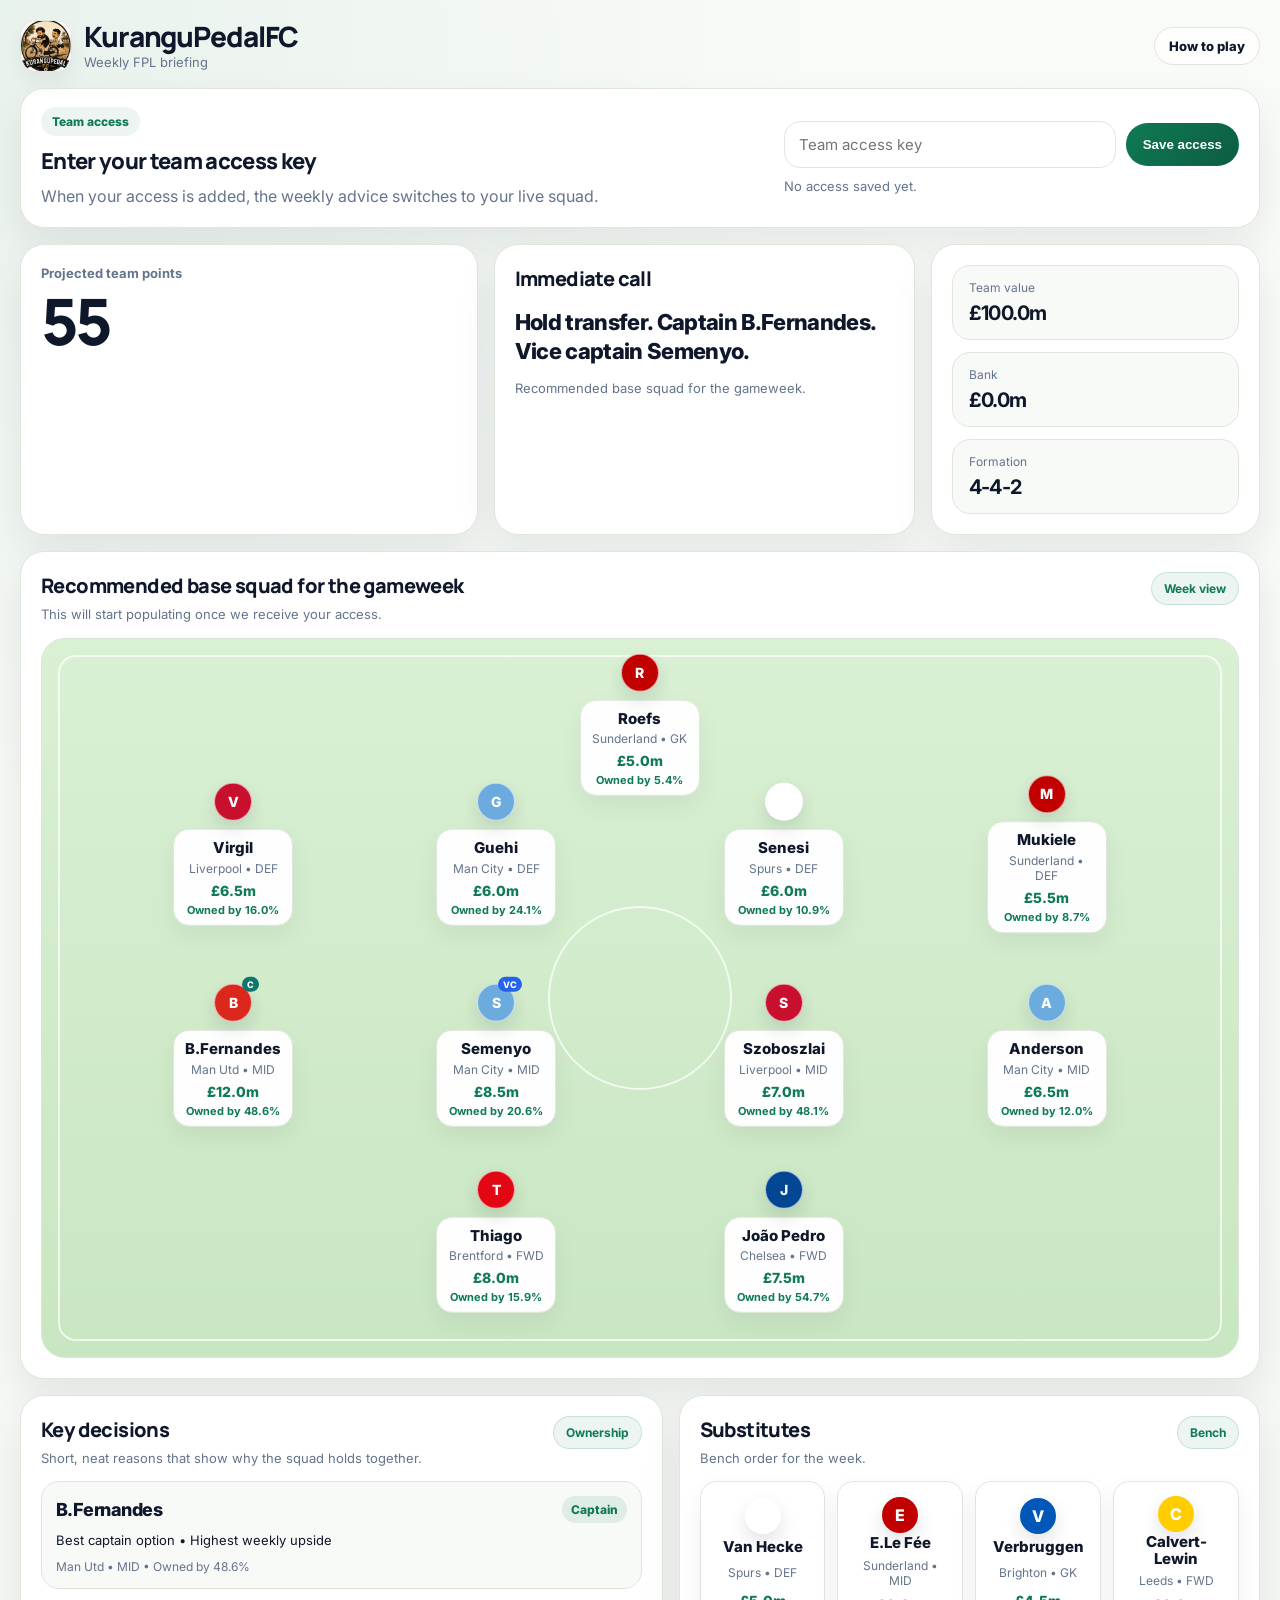
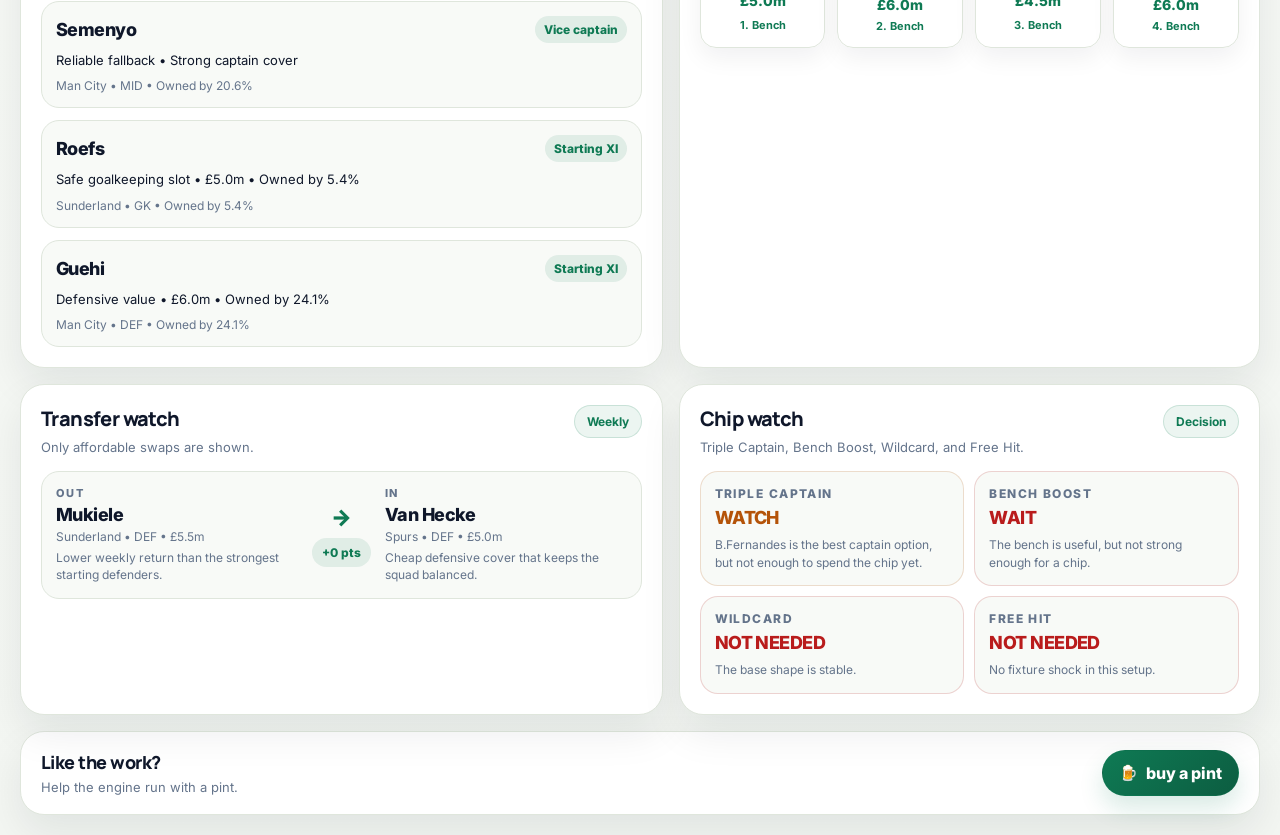
==== docs/index.html @ 9f65123f "Update index.html" ====
<!DOCTYPE html>
<html lang="en">
<head>
  <meta charset="UTF-8" />
  <meta name="viewport" content="width=device-width, initial-scale=1.0" />
  <title>KuranguPedalFC</title>
  <link rel="preconnect" href="https://fonts.googleapis.com">
  <link rel="preconnect" href="https://fonts.gstatic.com" crossorigin>
  <link href="https://fonts.googleapis.com/css2?family=Inter:wght@400;500;600;700;800&family=Manrope:wght@700;800&display=swap" rel="stylesheet">
  <link rel="stylesheet" href="styles.css" />
</head>
<body>
  <div class="app-shell">
    <header class="topbar">
      <a class="brand" href="./" aria-label="KuranguPedalFC home">
        <div class="brand-logo-wrap">
          <img class="brand-logo" src="./logo.jpg?v=5" alt="KuranguPedalFC logo" />
        </div>
        <div class="brand-copy">
          <div class="brand-name">KuranguPedalFC</div>
          <div class="brand-sub">Weekly FPL briefing</div>
        </div>
      </a>
      <a class="ghost-link" href="rules.html" target="_blank" rel="noopener">How to play</a>
    </header>

    <section class="access-card panel">
      <div class="access-copy">
        <div class="section-kicker">Team access</div>
        <h2>Enter your team access key</h2>
        <p>When your access is added, the weekly advice switches to your live squad.</p>
      </div>
      <div class="access-controls">
        <label class="sr-only" for="teamIdInput">Team access key</label>
        <input id="teamIdInput" class="team-input" type="text" placeholder="Team access key" autocomplete="off" inputmode="numeric" />
        <button id="teamIdSaveBtn" class="primary-btn" type="button">Save access</button>
        <div id="teamIdStatus" class="access-status">No access saved yet.</div>
      </div>
    </section>

    <section class="hero-grid">
      <div class="panel hero-panel">
        <div class="hero-label">Projected team points</div>
        <div class="hero-points" id="projectedPoints">0</div>
      </div>

      <div class="panel call-panel">
        <div class="section-title">Immediate call</div>
        <div class="call-text" id="nextMoveText">Loading...</div>
        <div class="call-meta" id="callMeta">Recommended base squad for the gameweek.</div>
      </div>

      <div class="panel stats-panel">
        <div class="mini-stat">
          <span>Team value</span>
          <strong id="teamValue">£0.0m</strong>
        </div>
        <div class="mini-stat">
          <span>Bank</span>
          <strong id="bankValue">£0.0m</strong>
        </div>
        <div class="mini-stat">
          <span>Formation</span>
          <strong id="formationValue">4-4-2</strong>
        </div>
      </div>
    </section>

    <main class="content-grid">
      <section class="panel pitch-panel">
        <div class="section-head">
          <div>
            <h2>Recommended base squad for the gameweek</h2>
            <p>This will start populating once we receive your access.</p>
          </div>
          <div class="chip soft">Week view</div>
        </div>
        <div class="pitch" id="pitchArea"></div>
      </section>

      <section class="panel notes-panel">
        <div class="section-head">
          <div>
            <h2>Key decisions</h2>
            <p>Short, neat reasons that show why the squad holds together.</p>
          </div>
          <div class="chip soft">Ownership</div>
        </div>
        <div id="focusCards" class="focus-grid"></div>
      </section>

      <section class="panel subs-panel">
        <div class="section-head">
          <div>
            <h2>Substitutes</h2>
            <p>Bench order for the week.</p>
          </div>
          <div class="chip soft">Bench</div>
        </div>
        <div id="subsRow" class="subs-row"></div>
      </section>

      <section class="panel transfer-panel">
        <div class="section-head">
          <div>
            <h2>Transfer watch</h2>
            <p>Only affordable swaps are shown.</p>
          </div>
          <div class="chip soft">Weekly</div>
        </div>
        <div id="transferWatch" class="transfer-list"></div>
      </section>

      <section class="panel chip-panel">
        <div class="section-head">
          <div>
            <h2>Chip watch</h2>
            <p>Triple Captain, Bench Boost, Wildcard, and Free Hit.</p>
          </div>
          <div class="chip soft">Decision</div>
        </div>
        <div id="chipWatch" class="chip-grid"></div>
      </section>
    </main>

    <footer class="footer-card panel">
      <div class="footer-copy">
        <div class="footer-title">Like the work?</div>
        <div class="footer-text">Help the engine run with a pint.</div>
      </div>
      <a class="pint-btn" id="pintBtn" href="#" aria-label="Help the engine run with a pint">
        <span class="beer-icon">🍺</span>
        <span>buy a pint</span>
      </a>
    </footer>
  </div>

  <script src="app.js"></script>
</body>
</html>
---- docs/styles.css ----
:root {
  --bg: #f3f6f2;
  --card: #ffffff;
  --card-2: #f8faf7;
  --line: #dfe6dc;
  --text: #0f172a;
  --muted: #64748b;
  --accent: #0f7a54;
  --accent-2: #1d4ed8;
  --good: #15803d;
  --warn: #b45309;
  --bad: #b91c1c;
  --shadow: 0 18px 40px rgba(15, 23, 42, 0.08);
  --radius: 24px;
}

* { box-sizing: border-box; }
html, body { margin: 0; padding: 0; }

body {
  font-family: Inter, system-ui, -apple-system, BlinkMacSystemFont, "Segoe UI", sans-serif;
  color: var(--text);
  background:
    radial-gradient(circle at top left, rgba(15, 122, 84, 0.07), transparent 30%),
    linear-gradient(180deg, #f9fbf8 0%, var(--bg) 100%);
}

a { color: inherit; }
.sr-only { position: absolute; width: 1px; height: 1px; padding: 0; margin: -1px; overflow: hidden; clip: rect(0,0,0,0); border: 0; }

.app-shell {
  max-width: 1440px;
  margin: 0 auto;
  padding: 20px;
}

.panel {
  background: var(--card);
  border: 1px solid var(--line);
  border-radius: var(--radius);
  box-shadow: var(--shadow);
}

.topbar {
  display: flex;
  align-items: center;
  justify-content: space-between;
  gap: 16px;
  margin-bottom: 16px;
}

.brand {
  display: flex;
  align-items: center;
  gap: 12px;
  text-decoration: none;
}

.brand-logo-wrap {
  width: 52px;
  height: 52px;
  border-radius: 16px;
  overflow: hidden;
  background: #fff;
  border: 1px solid var(--line);
  box-shadow: 0 10px 20px rgba(15, 23, 42, 0.06);
  flex: 0 0 auto;
}

.brand-logo {
  width: 100%;
  height: 100%;
  object-fit: contain;
  display: block;
}

.brand-name {
  font-family: Manrope, Inter, sans-serif;
  font-size: 28px;
  line-height: 1;
  letter-spacing: -0.04em;
  font-weight: 800;
}

.brand-sub {
  margin-top: 4px;
  color: var(--muted);
  font-size: 13px;
}

.ghost-link,
.primary-btn,
.pint-btn {
  text-decoration: none;
  border-radius: 999px;
  font-weight: 800;
  display: inline-flex;
  align-items: center;
  justify-content: center;
}

.ghost-link {
  color: var(--text);
  font-size: 13px;
  padding: 10px 14px;
  border: 1px solid var(--line);
  background: rgba(255,255,255,0.82);
}

.access-card {
  padding: 18px 20px;
  display: grid;
  grid-template-columns: 1.6fr 1fr;
  gap: 16px;
  align-items: center;
  margin-bottom: 16px;
}

.section-kicker {
  display: inline-flex;
  align-items: center;
  padding: 7px 11px;
  border-radius: 999px;
  background: rgba(15, 122, 84, 0.08);
  color: var(--accent);
  font-size: 12px;
  font-weight: 800;
  margin-bottom: 10px;
}

.access-copy h2,
.section-head h2,
.footer-title,
.section-title {
  font-family: Manrope, Inter, sans-serif;
  letter-spacing: -0.03em;
  font-weight: 800;
}

.access-copy h2 {
  margin: 0;
  font-size: 22px;
}

.access-copy p,
.section-head p,
.footer-text,
.access-status,
.call-meta,
.mini-stat span,
.hero-label,
.pitch-club,
.pitch-owned,
.pitch-price,
.subs-panel p,
.notes-panel p,
.transfer-panel p,
.chip-panel p {
  color: var(--muted);
}

.access-copy p {
  margin: 8px 0 0;
  line-height: 1.55;
}

.access-controls {
  display: grid;
  grid-template-columns: 1fr auto;
  gap: 10px;
  align-items: center;
}

.team-input {
  width: 100%;
  padding: 13px 14px;
  border-radius: 16px;
  border: 1px solid var(--line);
  background: #fff;
  font: inherit;
  font-size: 15px;
  outline: none;
}

.team-input:focus {
  border-color: rgba(15, 122, 84, 0.35);
  box-shadow: 0 0 0 4px rgba(15, 122, 84, 0.08);
}

.primary-btn {
  padding: 13px 16px;
  border: 1px solid rgba(15, 122, 84, 0.18);
  background: linear-gradient(135deg, #0f7a54 0%, #0c5d41 100%);
  color: #fff;
  cursor: pointer;
  white-space: nowrap;
}

.access-status {
  grid-column: 1 / -1;
  font-size: 13px;
}

.hero-grid {
  display: grid;
  grid-template-columns: 1.25fr 1.15fr 0.9fr;
  gap: 16px;
  margin-bottom: 16px;
}

.hero-panel, .call-panel, .stats-panel,
.pitch-panel, .subs-panel, .transfer-panel, .chip-panel, .notes-panel {
  padding: 20px;
}

.hero-label {
  font-size: 13px;
  font-weight: 700;
  margin-bottom: 10px;
}

.hero-points {
  font-family: Manrope, Inter, sans-serif;
  font-size: 64px;
  line-height: 0.95;
  letter-spacing: -0.06em;
  font-weight: 800;
  color: var(--text);
}

.section-title,
.section-head h2 {
  margin: 0;
  font-size: 20px;
}

.call-text {
  margin-top: 16px;
  font-size: 22px;
  line-height: 1.35;
  font-weight: 800;
  letter-spacing: -0.03em;
}

.call-meta {
  margin-top: 12px;
  font-size: 13px;
  line-height: 1.45;
}

.stats-panel {
  display: grid;
  gap: 12px;
  align-content: center;
}

.mini-stat {
  padding: 14px 16px;
  background: var(--card-2);
  border: 1px solid var(--line);
  border-radius: 18px;
}

.mini-stat span {
  display: block;
  font-size: 12px;
  margin-bottom: 6px;
}

.mini-stat strong {
  font-size: 20px;
  letter-spacing: -0.03em;
}

.content-grid {
  display: grid;
  grid-template-columns: 1.05fr 0.95fr;
  gap: 16px;
}

.pitch-panel {
  grid-column: 1 / -1;
}

.section-head {
  display: flex;
  align-items: start;
  justify-content: space-between;
  gap: 12px;
  margin-bottom: 14px;
}

.section-head h2 {
  font-size: 20px;
}

.section-head p {
  margin: 6px 0 0;
  font-size: 13px;
  line-height: 1.45;
}

.chip {
  display: inline-flex;
  align-items: center;
  padding: 8px 12px;
  border-radius: 999px;
  font-size: 12px;
  font-weight: 700;
  border: 1px solid var(--line);
  background: #fafcfa;
}

.chip.soft {
  color: var(--accent);
  background: rgba(15, 122, 84, 0.08);
  border-color: rgba(15, 122, 84, 0.16);
}

.pitch {
  position: relative;
  min-height: 720px;
  border-radius: 24px;
  border: 1px solid #d8e5d8;
  overflow: hidden;
  background:
    linear-gradient(180deg, #daf0d4 0%, #c9e6c2 100%);
}

.pitch::before {
  content: "";
  position: absolute;
  inset: 16px;
  border: 2px solid rgba(255,255,255,0.7);
  border-radius: 18px;
}

.pitch::after {
  content: "";
  position: absolute;
  left: 50%;
  top: 50%;
  width: 180px;
  height: 180px;
  transform: translate(-50%, -50%);
  border: 2px solid rgba(255,255,255,0.72);
  border-radius: 999px;
}

.slot {
  position: absolute;
  transform: translate(-50%, -50%);
  width: 120px;
  display: flex;
  flex-direction: column;
  align-items: center;
  gap: 8px;
}

.pitch-token {
  position: relative;
  width: 38px;
  height: 38px;
  border-radius: 999px;
  display: grid;
  place-items: center;
  box-shadow: 0 8px 18px rgba(16, 24, 40, 0.12);
  color: #fff;
  border: 1px solid rgba(255,255,255,0.62);
}

.pitch-token.small-token {
  width: 30px;
  height: 30px;
}

.pitch-token-letter {
  font-size: 14px;
  font-weight: 800;
  color: #fff;
  line-height: 1;
}

.token-badge {
  position: absolute;
  right: -8px;
  top: -8px;
  background: #0f766e;
  color: #fff;
  font-size: 9px;
  font-weight: 800;
  padding: 2px 5px;
  border-radius: 999px;
}

.token-badge-vc {
  background: #2563eb;
}

.pitch-card,
.sub-card {
  width: 100%;
  background: rgba(255,255,255,0.96);
  border: 1px solid var(--line);
  border-radius: 16px;
  padding: 10px 10px 8px;
  text-align: center;
  box-shadow: 0 10px 24px rgba(15, 23, 42, 0.06);
}

.pitch-name {
  font-size: 15px;
  font-weight: 800;
  line-height: 1.1;
  color: var(--text);
}

.pitch-club {
  margin-top: 4px;
  font-size: 12px;
}

.pitch-price {
  margin-top: 6px;
  font-size: 14px;
  font-weight: 800;
  color: var(--accent);
}

.pitch-owned {
  margin-top: 4px;
  font-size: 11px;
  font-weight: 700;
  color: var(--accent);
}

.subs-row {
  display: grid;
  grid-template-columns: repeat(4, minmax(0, 1fr));
  gap: 12px;
}

.sub-card {
  display: grid;
  place-items: center;
  gap: 2px;
  padding: 14px 12px;
}

.sub-token {
  width: 36px;
  height: 36px;
  border-radius: 999px;
  display: grid;
  place-items: center;
  color: #fff;
  font-weight: 800;
  box-shadow: 0 8px 18px rgba(16, 24, 40, 0.12);
}

.transfer-list {
  display: grid;
  gap: 12px;
}

.transfer-card {
  display: grid;
  grid-template-columns: 1fr auto 1fr;
  gap: 14px;
  align-items: center;
  padding: 14px;
  border-radius: 18px;
  border: 1px solid var(--line);
  background: var(--card-2);
}

.transfer-side .label {
  font-size: 11px;
  font-weight: 800;
  color: var(--muted);
  letter-spacing: 0.12em;
  text-transform: uppercase;
}

.transfer-side .name {
  margin-top: 4px;
  font-size: 18px;
  font-weight: 800;
  letter-spacing: -0.03em;
}

.transfer-side .meta {
  margin-top: 4px;
  color: var(--muted);
  font-size: 12px;
  line-height: 1.4;
}

.transfer-arrow {
  font-size: 22px;
  color: var(--accent);
  font-weight: 900;
  text-align: center;
}

.transfer-gain {
  margin-top: 8px;
  display: inline-flex;
  align-items: center;
  padding: 7px 10px;
  border-radius: 999px;
  background: rgba(15, 122, 84, 0.1);
  color: var(--accent);
  font-size: 12px;
  font-weight: 800;
}

.chip-grid {
  display: grid;
  grid-template-columns: repeat(2, minmax(0, 1fr));
  gap: 10px;
}

.chip-item {
  padding: 14px;
  border-radius: 18px;
  border: 1px solid var(--line);
  background: var(--card-2);
}

.chip-item .chip-name {
  font-size: 12px;
  font-weight: 800;
  letter-spacing: 0.12em;
  text-transform: uppercase;
  color: var(--muted);
}

.chip-item .chip-status {
  margin-top: 6px;
  font-size: 18px;
  font-weight: 800;
  letter-spacing: -0.03em;
}

.chip-item .chip-reason {
  margin-top: 8px;
  color: var(--muted);
  font-size: 12px;
  line-height: 1.45;
}

.chip-ready { border-color: rgba(21,128,61,0.18); }
.chip-ready .chip-status { color: var(--good); }
.chip-watch { border-color: rgba(180,83,9,0.18); }
.chip-watch .chip-status { color: var(--warn); }
.chip-no { border-color: rgba(185,28,28,0.18); }
.chip-no .chip-status { color: var(--bad); }

.focus-grid {
  display: grid;
  gap: 12px;
}

.focus-card {
  padding: 14px;
  border-radius: 18px;
  border: 1px solid var(--line);
  background: var(--card-2);
}

.focus-card .topline {
  display: flex;
  align-items: center;
  justify-content: space-between;
  gap: 12px;
}

.focus-card .name {
  font-size: 18px;
  font-weight: 800;
  letter-spacing: -0.03em;
}

.focus-card .role {
  display: inline-flex;
  align-items: center;
  padding: 6px 9px;
  border-radius: 999px;
  background: rgba(15, 122, 84, 0.1);
  color: var(--accent);
  font-size: 12px;
  font-weight: 800;
}

.focus-card .summary {
  margin-top: 8px;
  color: var(--text);
  font-size: 13px;
  line-height: 1.5;
}

.focus-card .meta {
  margin-top: 8px;
  color: var(--muted);
  font-size: 12px;
}

.empty-state {
  padding: 16px;
  border-radius: 18px;
  border: 1px dashed var(--line);
  color: var(--muted);
  background: rgba(255,255,255,0.55);
  font-size: 13px;
}

.footer-card {
  margin-top: 16px;
  padding: 18px 20px;
  display: flex;
  align-items: center;
  justify-content: space-between;
  gap: 16px;
}

.footer-title {
  font-size: 18px;
}

.footer-text {
  margin-top: 4px;
  font-size: 13px;
  line-height: 1.45;
}

.pint-btn {
  gap: 8px;
  padding: 12px 16px;
  color: #fff;
  background: linear-gradient(135deg, #0f7a54 0%, #0c5d41 100%);
  border: 1px solid rgba(15,122,84,.18);
  box-shadow: 0 12px 24px rgba(15, 122, 84, 0.16);
}

.beer-icon { font-size: 15px; }

@media (max-width: 1100px) {
  .hero-grid,
  .content-grid {
    grid-template-columns: 1fr;
  }
  .pitch-panel {
    grid-column: auto;
  }
}

@media (max-width: 760px) {
  .app-shell {
    padding: 14px;
  }

  .topbar {
    flex-direction: column;
    align-items: flex-start;
  }

  .access-card,
  .footer-card {
    grid-template-columns: 1fr;
    flex-direction: column;
    align-items: stretch;
  }

  .access-controls {
    grid-template-columns: 1fr;
  }

  .hero-panel, .call-panel, .stats-panel,
  .pitch-panel, .subs-panel, .transfer-panel, .chip-panel, .notes-panel {
    padding: 16px;
  }

  .hero-points {
    font-size: 54px;
  }

  .call-text {
    font-size: 19px;
  }

  .pitch {
    min-height: 520px;
  }

  .slot {
    width: 86px;
    gap: 6px;
  }

  .pitch-token,
  .sub-token {
    width: 30px;
    height: 30px;
  }

  .pitch-token-letter {
    font-size: 12px;
  }

  .pitch-card,
  .sub-card {
    padding: 8px 8px 6px;
    border-radius: 14px;
  }

  .pitch-name {
    font-size: 12px;
  }

  .pitch-club {
    font-size: 10px;
  }

  .pitch-price {
    font-size: 11px;
  }

  .pitch-owned {
    font-size: 10px;
  }

  .subs-row {
    grid-template-columns: repeat(2, minmax(0, 1fr));
  }

  .transfer-card {
    grid-template-columns: 1fr;
    gap: 8px;
  }

  .transfer-arrow {
    transform: rotate(90deg);
  }

  .chip-grid {
    grid-template-columns: 1fr 1fr;
  }

  .footer-card {
    align-items: stretch;
  }
}
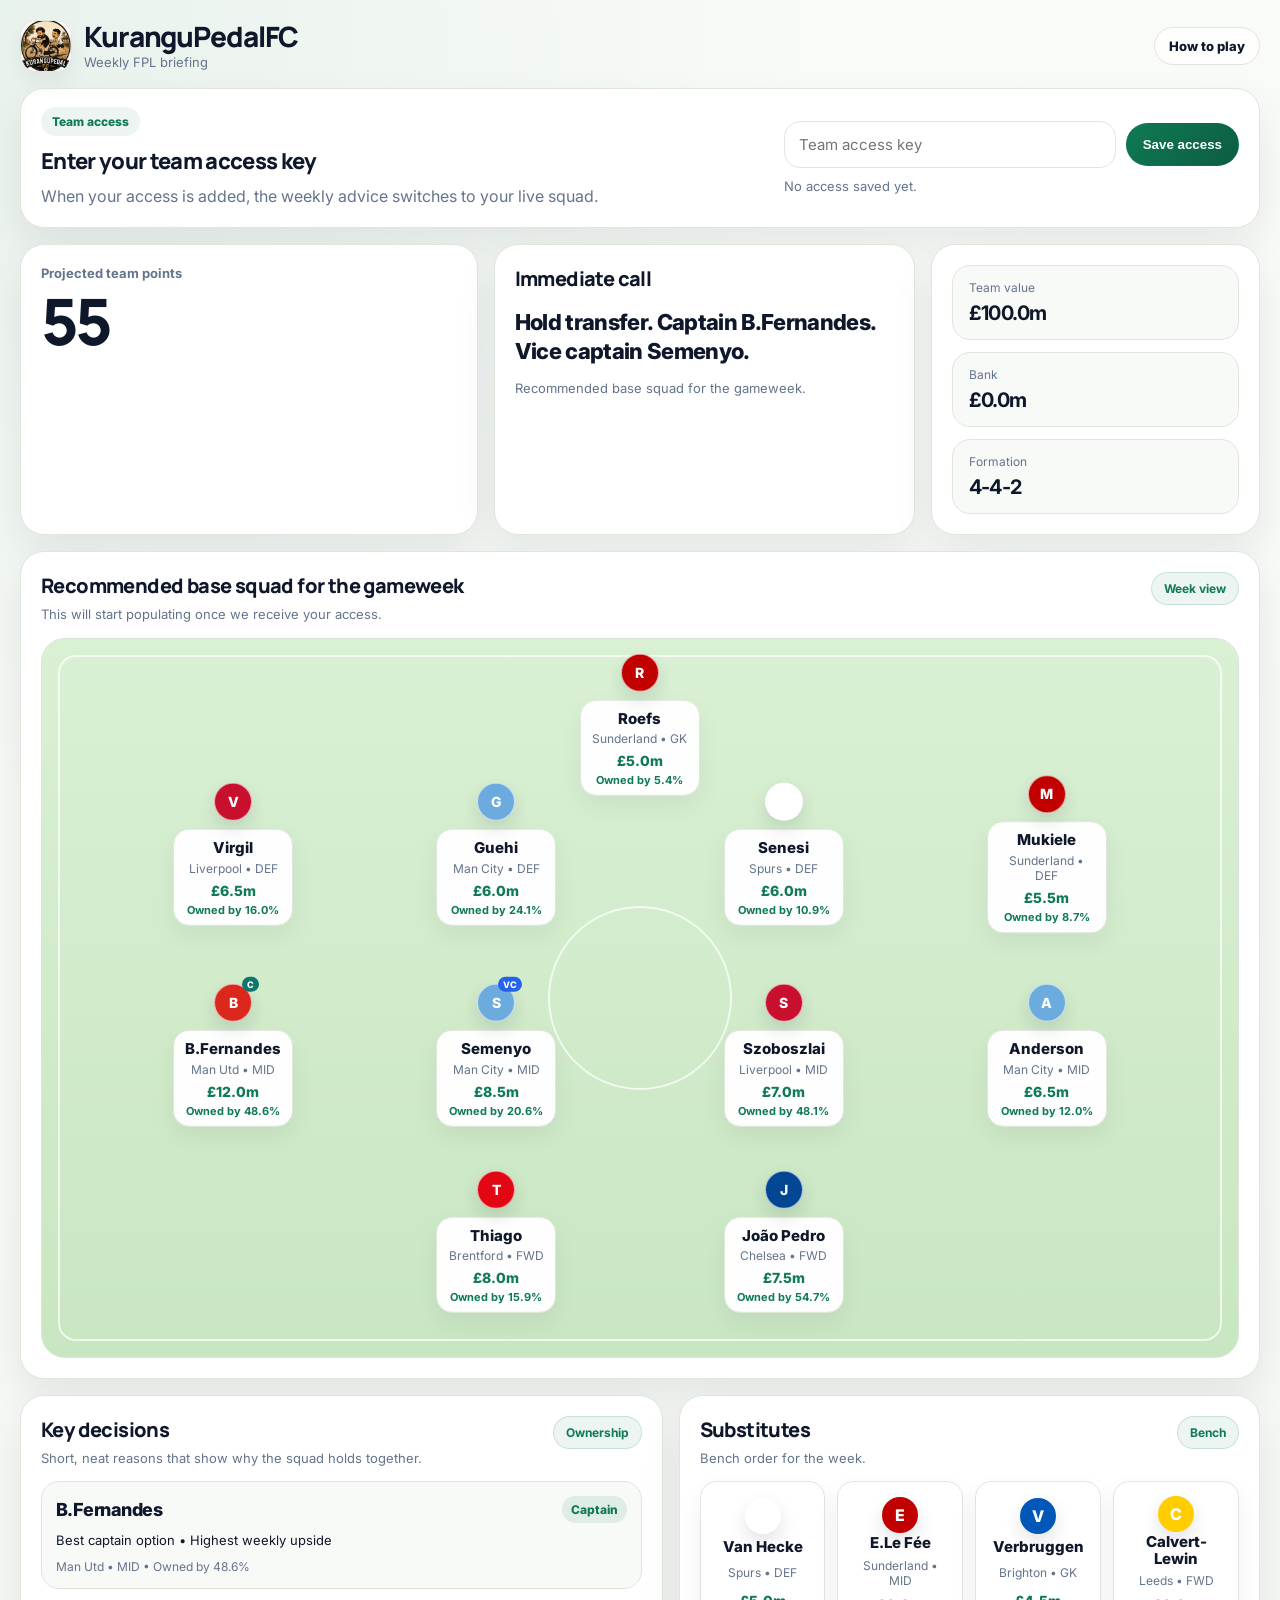
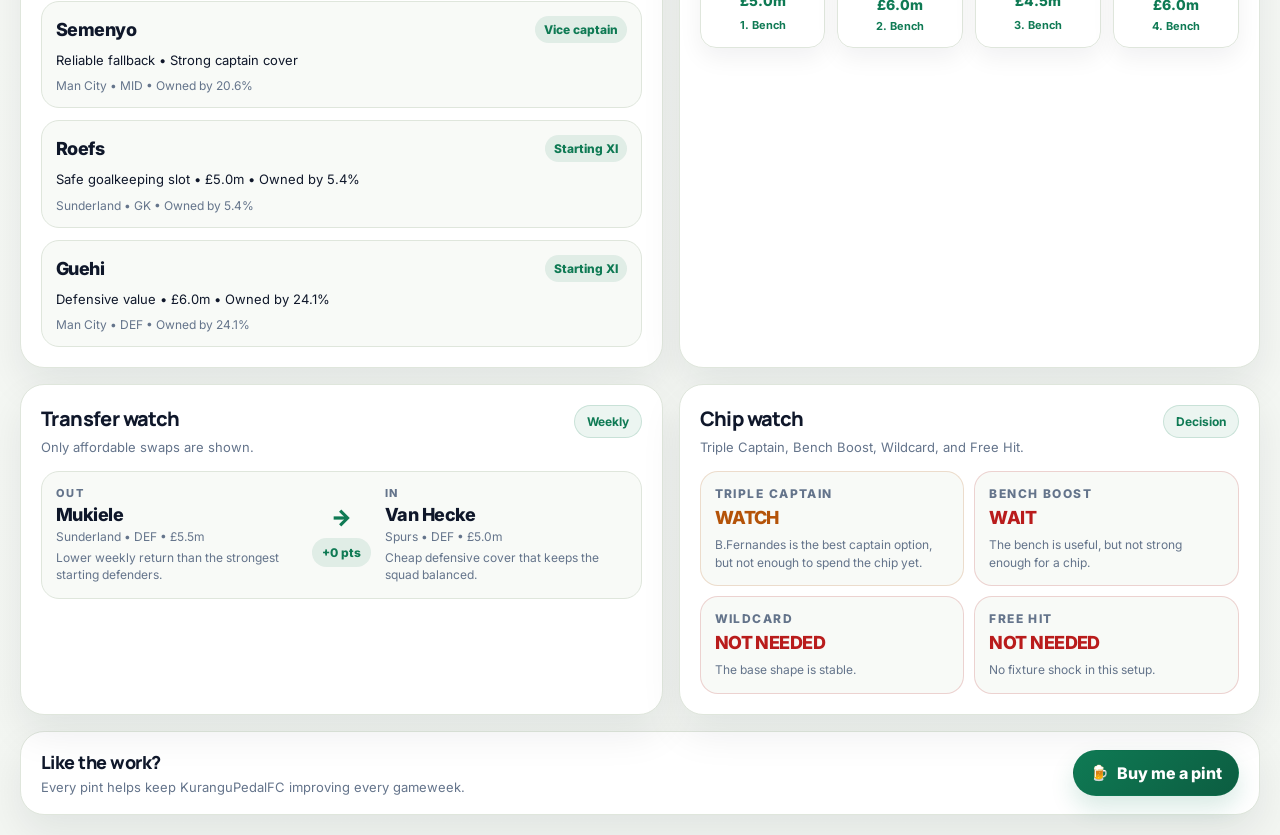
==== commit 9e204b5a: "Update footer text and button label in index.html" ====
--- a/docs/index.html
+++ b/docs/index.html
@@ -123,16 +123,23 @@
       </section>
     </main>
 
-    <footer class="footer-card panel">
+        <footer class="footer-card panel">
       <div class="footer-copy">
         <div class="footer-title">Like the work?</div>
-        <div class="footer-text">Help the engine run with a pint.</div>
+        <div class="footer-text">
+          Every pint helps keep KuranguPedalFC improving every gameweek.
+        </div>
       </div>
-      <a class="pint-btn" id="pintBtn" href="#" aria-label="Help the engine run with a pint">
+
+      <a class="pint-btn"
+         id="pintBtn"
+         href="#"
+         aria-label="Buy me a pint">
         <span class="beer-icon">🍺</span>
-        <span>buy a pint</span>
+        <span>Buy me a pint</span>
       </a>
     </footer>
+
   </div>
 
   <script src="app.js"></script>
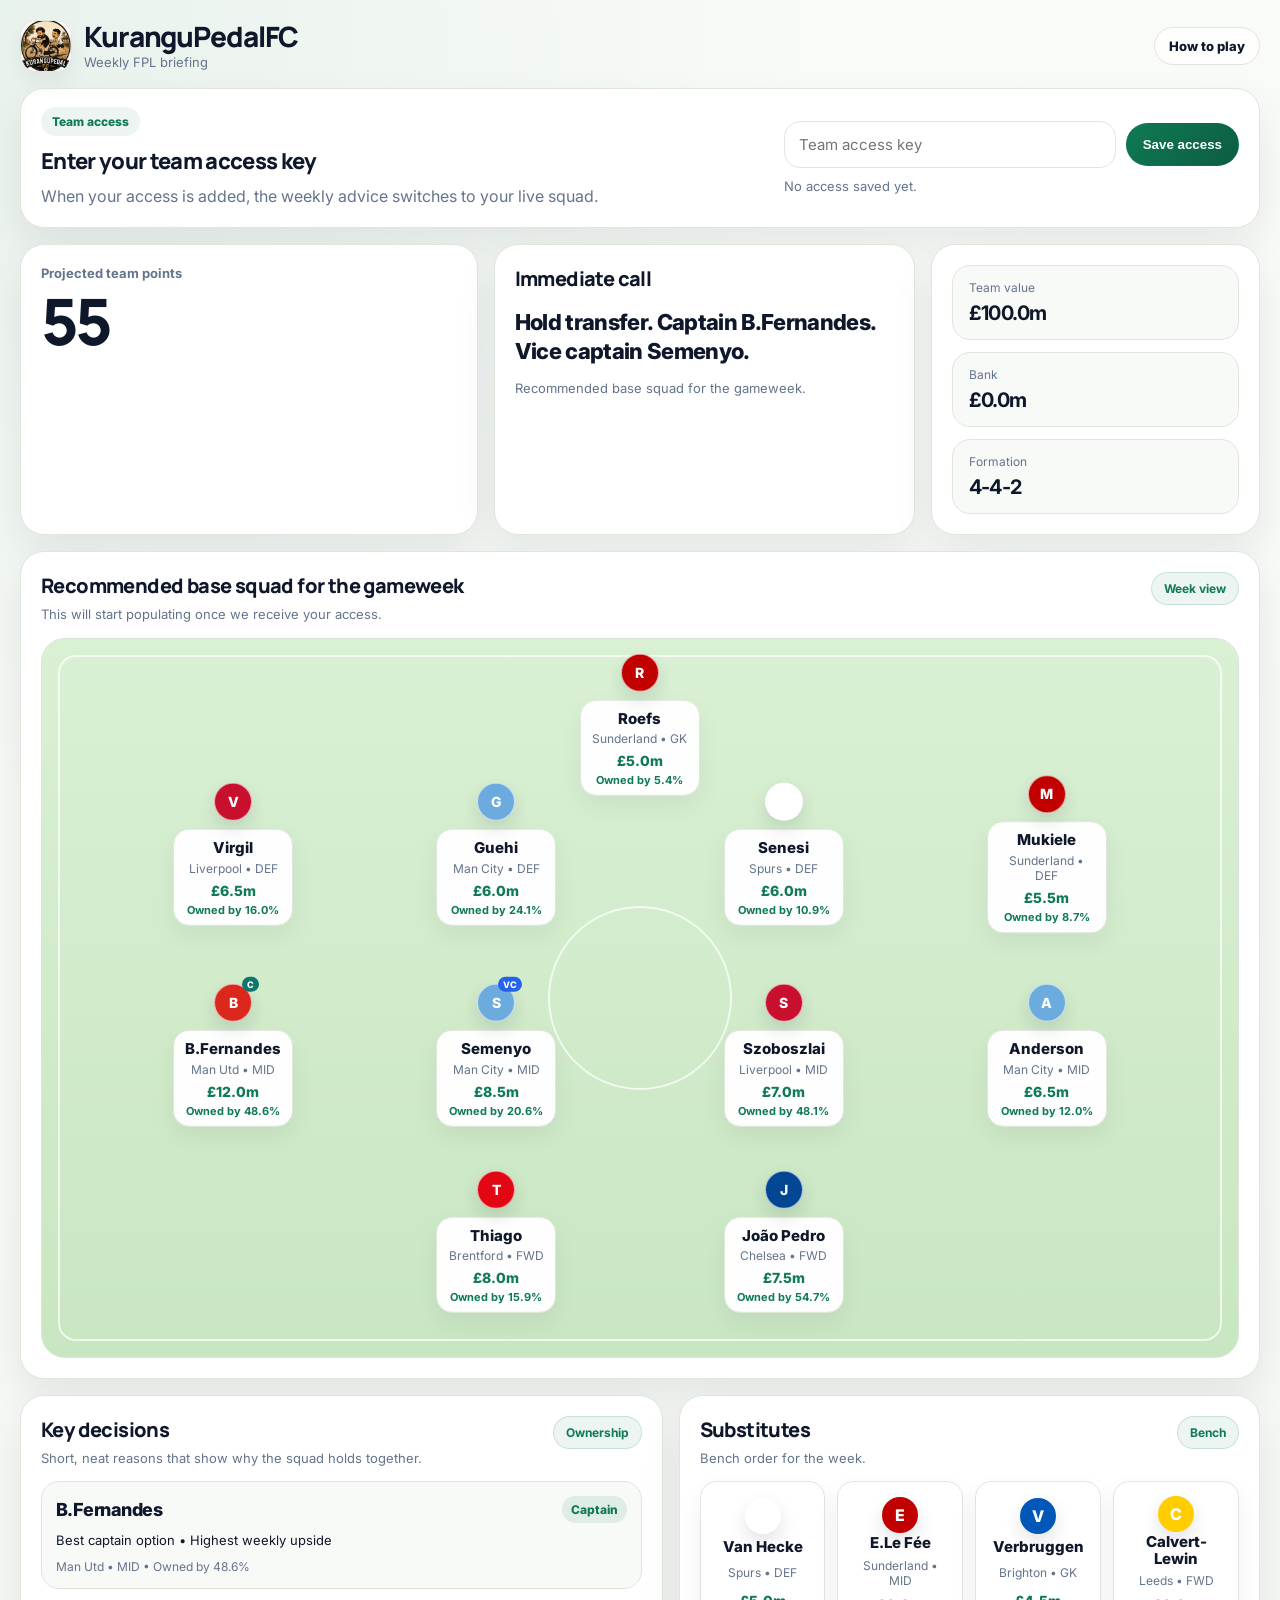
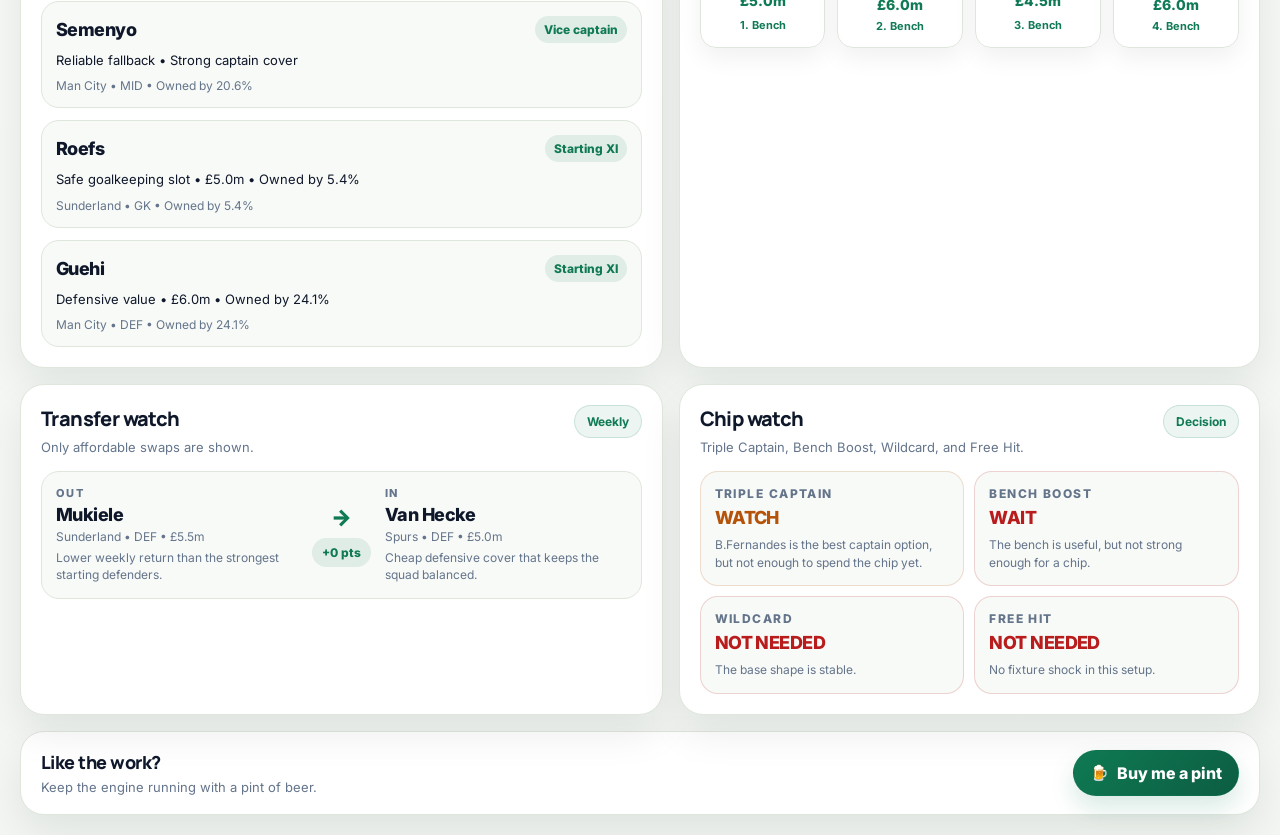
==== commit 912c9e4c: "Update index.html" ====
--- a/docs/index.html
+++ b/docs/index.html
@@ -127,7 +127,7 @@
       <div class="footer-copy">
         <div class="footer-title">Like the work?</div>
         <div class="footer-text">
-          Every pint helps keep KuranguPedalFC improving every gameweek.
+          Keep the engine running with a pint of beer.
         </div>
       </div>
 
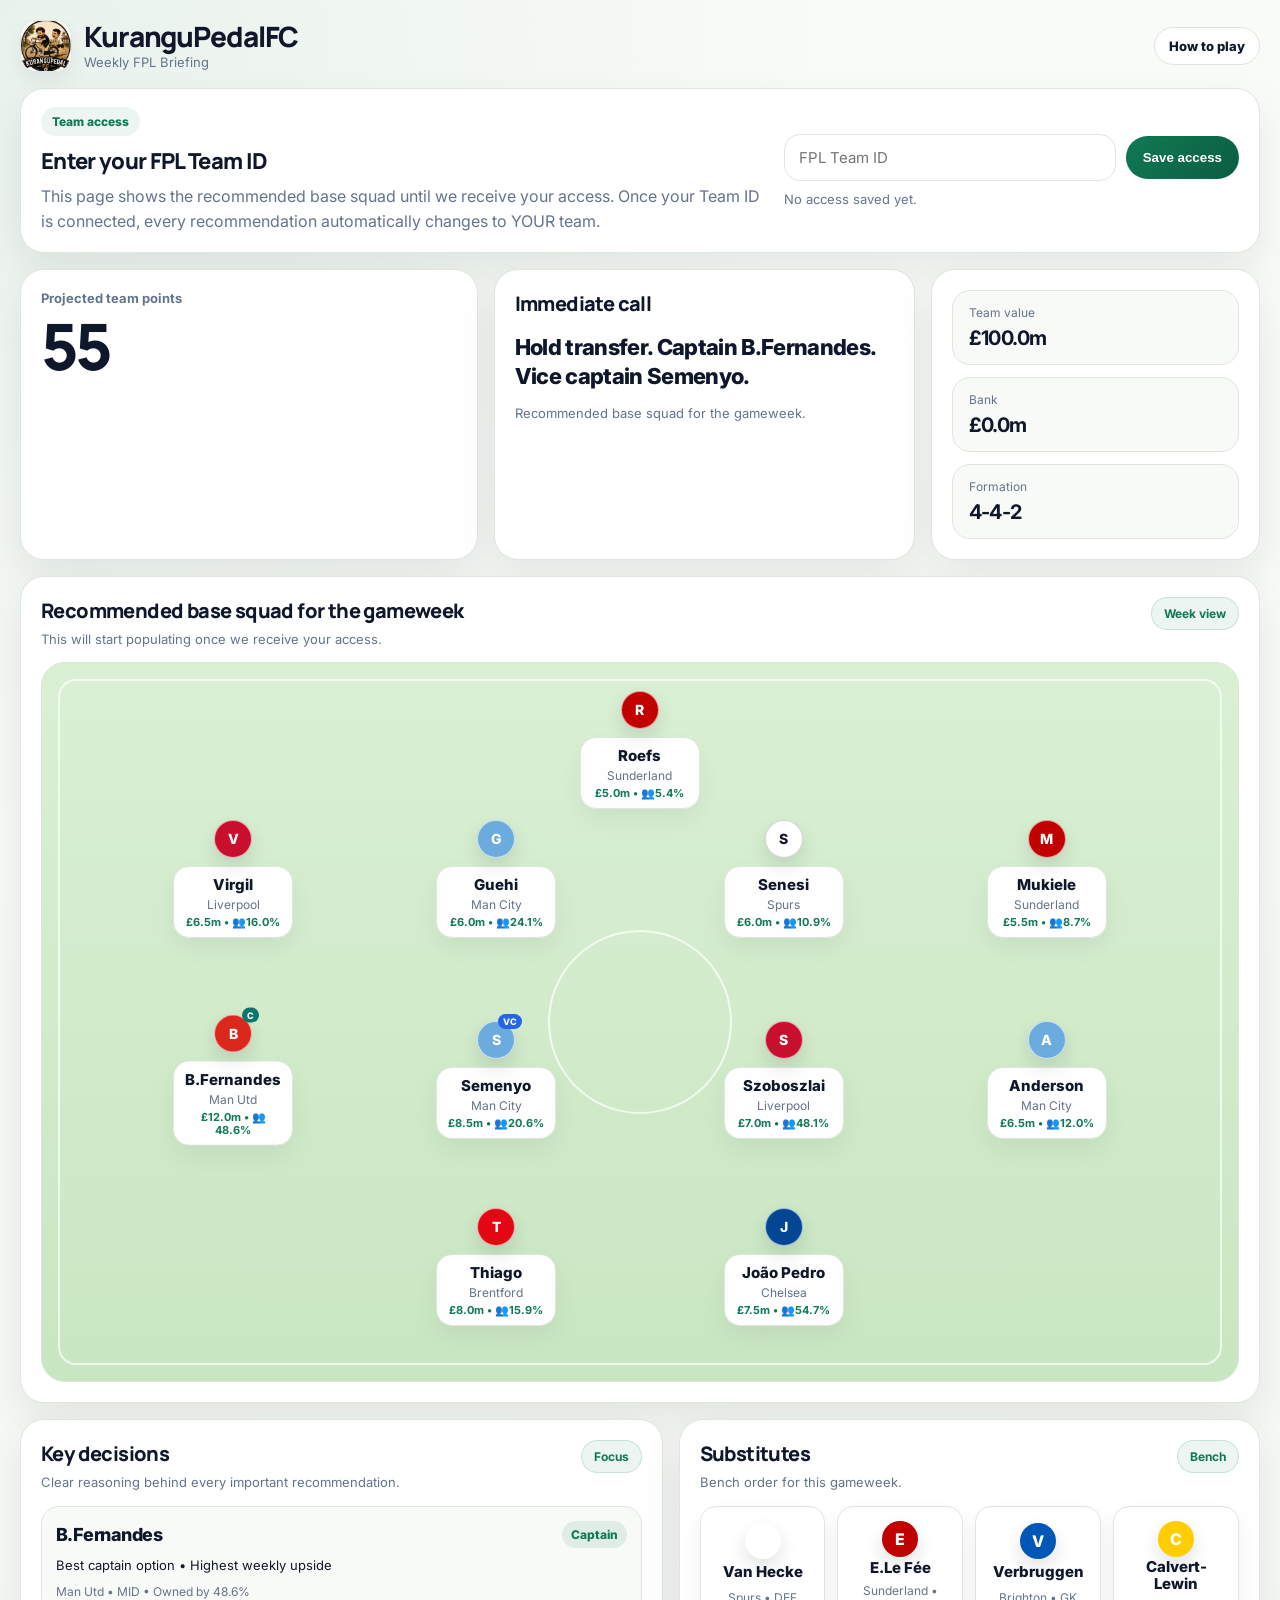
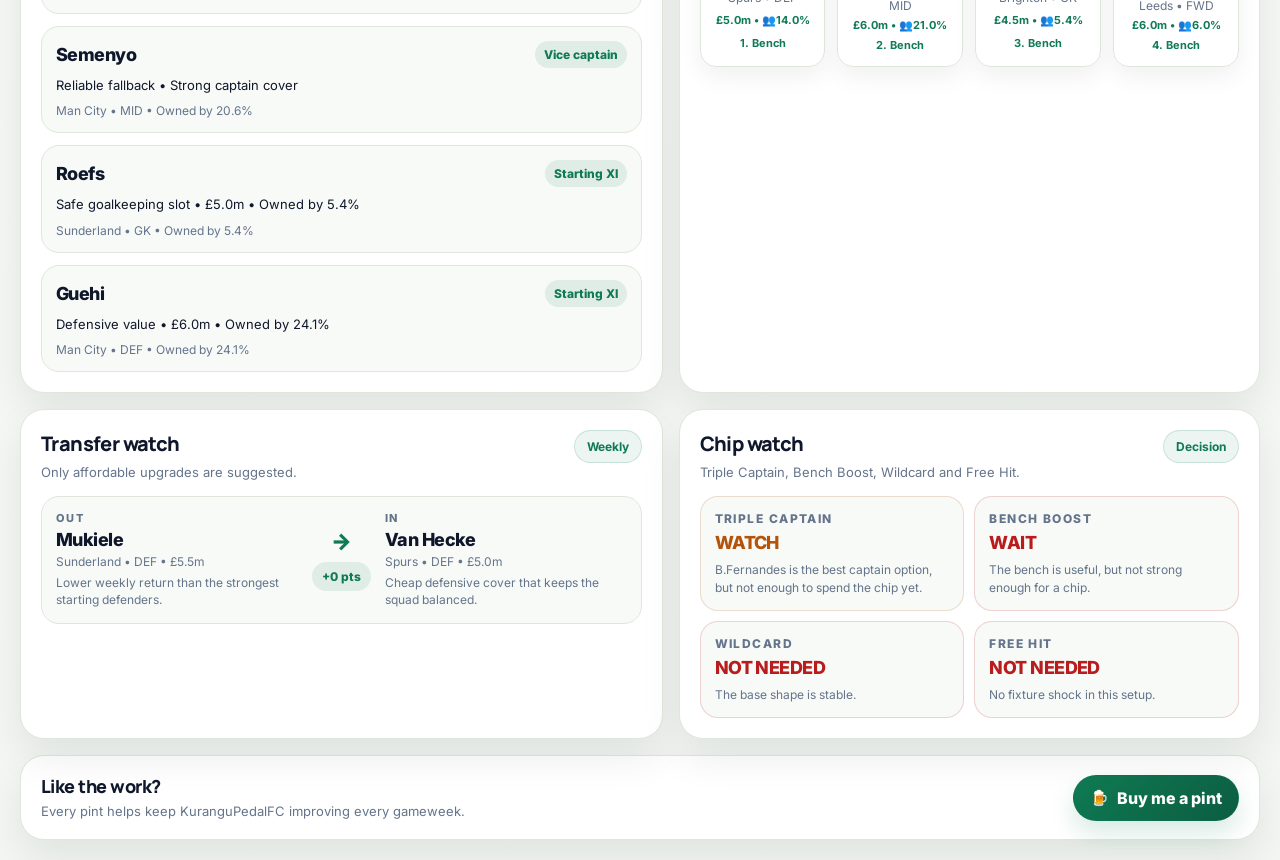
==== commit d235afab: "Update index.html" ====
--- a/docs/index.html
+++ b/docs/index.html
@@ -1,147 +1,479 @@
 <!DOCTYPE html>
 <html lang="en">
 <head>
-  <meta charset="UTF-8" />
-  <meta name="viewport" content="width=device-width, initial-scale=1.0" />
-  <title>KuranguPedalFC</title>
-  <link rel="preconnect" href="https://fonts.googleapis.com">
-  <link rel="preconnect" href="https://fonts.gstatic.com" crossorigin>
-  <link href="https://fonts.googleapis.com/css2?family=Inter:wght@400;500;600;700;800&family=Manrope:wght@700;800&display=swap" rel="stylesheet">
-  <link rel="stylesheet" href="styles.css" />
+    <meta charset="UTF-8">
+    <meta name="viewport" content="width=device-width, initial-scale=1.0">
+    <title>KuranguPedalFC</title>
+
+    <link rel="preconnect" href="https://fonts.googleapis.com">
+    <link rel="preconnect" href="https://fonts.gstatic.com" crossorigin>
+
+    <link href="https://fonts.googleapis.com/css2?family=Inter:wght@400;500;600;700;800&family=Manrope:wght@700;800&display=swap" rel="stylesheet">
+
+    <link rel="stylesheet" href="styles.css">
 </head>
+
 <body>
-  <div class="app-shell">
+
+<div class="app-shell">
+
+    <!-- =======================================================
+                        HEADER
+    ======================================================== -->
+
     <header class="topbar">
-      <a class="brand" href="./" aria-label="KuranguPedalFC home">
-        <div class="brand-logo-wrap">
-          <img class="brand-logo" src="./logo.jpg?v=5" alt="KuranguPedalFC logo" />
-        </div>
-        <div class="brand-copy">
-          <div class="brand-name">KuranguPedalFC</div>
-          <div class="brand-sub">Weekly FPL briefing</div>
-        </div>
-      </a>
-      <a class="ghost-link" href="rules.html" target="_blank" rel="noopener">How to play</a>
+
+        <a class="brand" href="./">
+
+            <div class="brand-logo-wrap">
+                <img
+                    src="./logo.jpg?v=5"
+                    class="brand-logo"
+                    alt="KuranguPedalFC">
+            </div>
+
+            <div class="brand-copy">
+
+                <div class="brand-name">
+                    KuranguPedalFC
+                </div>
+
+                <div class="brand-sub">
+                    Weekly FPL Briefing
+                </div>
+
+            </div>
+
+        </a>
+
+        <a
+            href="rules.html"
+            target="_blank"
+            class="ghost-link">
+            How to play
+        </a>
+
     </header>
 
+
+
+    <!-- =======================================================
+                    TEAM ACCESS
+    ======================================================== -->
+
     <section class="access-card panel">
-      <div class="access-copy">
-        <div class="section-kicker">Team access</div>
-        <h2>Enter your team access key</h2>
-        <p>When your access is added, the weekly advice switches to your live squad.</p>
-      </div>
-      <div class="access-controls">
-        <label class="sr-only" for="teamIdInput">Team access key</label>
-        <input id="teamIdInput" class="team-input" type="text" placeholder="Team access key" autocomplete="off" inputmode="numeric" />
-        <button id="teamIdSaveBtn" class="primary-btn" type="button">Save access</button>
-        <div id="teamIdStatus" class="access-status">No access saved yet.</div>
-      </div>
+
+        <div class="access-copy">
+
+            <div class="section-kicker">
+                Team access
+            </div>
+
+            <h2>
+                Enter your FPL Team ID
+            </h2>
+
+            <p>
+
+                This page shows the recommended base squad until
+                we receive your access.
+
+                Once your Team ID is connected,
+                every recommendation automatically changes
+                to YOUR team.
+
+            </p>
+
+        </div>
+
+
+        <div class="access-controls">
+
+            <input
+                id="teamIdInput"
+                class="team-input"
+                type="text"
+                placeholder="FPL Team ID">
+
+            <button
+                id="teamIdSaveBtn"
+                class="primary-btn">
+
+                Save access
+
+            </button>
+
+            <div id="teamIdStatus"
+                 class="access-status">
+
+                No Team ID saved.
+
+            </div>
+
+        </div>
+
     </section>
 
+
+
+    <!-- =======================================================
+                        HERO
+    ======================================================== -->
+
     <section class="hero-grid">
-      <div class="panel hero-panel">
-        <div class="hero-label">Projected team points</div>
-        <div class="hero-points" id="projectedPoints">0</div>
-      </div>
-
-      <div class="panel call-panel">
-        <div class="section-title">Immediate call</div>
-        <div class="call-text" id="nextMoveText">Loading...</div>
-        <div class="call-meta" id="callMeta">Recommended base squad for the gameweek.</div>
-      </div>
-
-      <div class="panel stats-panel">
-        <div class="mini-stat">
-          <span>Team value</span>
-          <strong id="teamValue">£0.0m</strong>
-        </div>
-        <div class="mini-stat">
-          <span>Bank</span>
-          <strong id="bankValue">£0.0m</strong>
-        </div>
-        <div class="mini-stat">
-          <span>Formation</span>
-          <strong id="formationValue">4-4-2</strong>
-        </div>
-      </div>
+
+        <div class="panel hero-panel">
+
+            <div class="hero-label">
+
+                Projected team points
+
+            </div>
+
+            <div
+                class="hero-points"
+                id="projectedPoints">
+
+                0
+
+            </div>
+
+        </div>
+
+
+
+        <div class="panel call-panel">
+
+            <div class="section-title">
+
+                Immediate call
+
+            </div>
+
+            <div
+                class="call-text"
+                id="nextMoveText">
+
+                Loading...
+
+            </div>
+
+            <div
+                class="call-meta"
+                id="callMeta">
+
+                Recommended base squad for this gameweek.
+
+            </div>
+
+        </div>
+
+
+
+        <div class="panel stats-panel">
+
+            <div class="mini-stat">
+
+                <span>Team value</span>
+
+                <strong id="teamValue">
+
+                    £0.0m
+
+                </strong>
+
+            </div>
+
+            <div class="mini-stat">
+
+                <span>Bank</span>
+
+                <strong id="bankValue">
+
+                    £0.0m
+
+                </strong>
+
+            </div>
+
+            <div class="mini-stat">
+
+                <span>Formation</span>
+
+                <strong id="formationValue">
+
+                    4-4-2
+
+                </strong>
+
+            </div>
+
+        </div>
+
     </section>
 
+
+
+    <!-- =======================================================
+                        MAIN CONTENT
+    ======================================================== -->
+
     <main class="content-grid">
-      <section class="panel pitch-panel">
-        <div class="section-head">
-          <div>
-            <h2>Recommended base squad for the gameweek</h2>
-            <p>This will start populating once we receive your access.</p>
-          </div>
-          <div class="chip soft">Week view</div>
-        </div>
-        <div class="pitch" id="pitchArea"></div>
-      </section>
-
-      <section class="panel notes-panel">
-        <div class="section-head">
-          <div>
-            <h2>Key decisions</h2>
-            <p>Short, neat reasons that show why the squad holds together.</p>
-          </div>
-          <div class="chip soft">Ownership</div>
-        </div>
-        <div id="focusCards" class="focus-grid"></div>
-      </section>
-
-      <section class="panel subs-panel">
-        <div class="section-head">
-          <div>
-            <h2>Substitutes</h2>
-            <p>Bench order for the week.</p>
-          </div>
-          <div class="chip soft">Bench</div>
-        </div>
-        <div id="subsRow" class="subs-row"></div>
-      </section>
-
-      <section class="panel transfer-panel">
-        <div class="section-head">
-          <div>
-            <h2>Transfer watch</h2>
-            <p>Only affordable swaps are shown.</p>
-          </div>
-          <div class="chip soft">Weekly</div>
-        </div>
-        <div id="transferWatch" class="transfer-list"></div>
-      </section>
-
-      <section class="panel chip-panel">
-        <div class="section-head">
-          <div>
-            <h2>Chip watch</h2>
-            <p>Triple Captain, Bench Boost, Wildcard, and Free Hit.</p>
-          </div>
-          <div class="chip soft">Decision</div>
-        </div>
-        <div id="chipWatch" class="chip-grid"></div>
-      </section>
+
+        <!-- Pitch -->
+
+        <section class="panel pitch-panel">
+
+            <div class="section-head">
+
+                <div>
+
+                    <h2>
+
+                        Recommended base squad for the gameweek
+
+                    </h2>
+
+                    <p>
+
+                        This will start populating once we receive your access.
+
+                    </p>
+
+                </div>
+
+                <div class="chip soft">
+
+                    Week view
+
+                </div>
+
+            </div>
+
+            <div
+                id="pitchArea"
+                class="pitch">
+
+            </div>
+
+        </section>
+
+            <!-- =======================================================
+                        KEY DECISIONS
+        ======================================================== -->
+
+        <section class="panel notes-panel">
+
+            <div class="section-head">
+
+                <div>
+
+                    <h2>
+
+                        Key decisions
+
+                    </h2>
+
+                    <p>
+
+                        Clear reasoning behind every important recommendation.
+
+                    </p>
+
+                </div>
+
+                <div class="chip soft">
+
+                    Focus
+
+                </div>
+
+            </div>
+
+            <div
+                id="focusCards"
+                class="focus-grid">
+
+            </div>
+
+        </section>
+
+
+
+        <!-- =======================================================
+                        BENCH
+        ======================================================== -->
+
+        <section class="panel subs-panel">
+
+            <div class="section-head">
+
+                <div>
+
+                    <h2>
+
+                        Substitutes
+
+                    </h2>
+
+                    <p>
+
+                        Bench order for this gameweek.
+
+                    </p>
+
+                </div>
+
+                <div class="chip soft">
+
+                    Bench
+
+                </div>
+
+            </div>
+
+            <div
+                id="subsRow"
+                class="subs-row">
+
+            </div>
+
+        </section>
+
+
+
+        <!-- =======================================================
+                    TRANSFER WATCH
+        ======================================================== -->
+
+        <section class="panel transfer-panel">
+
+            <div class="section-head">
+
+                <div>
+
+                    <h2>
+
+                        Transfer watch
+
+                    </h2>
+
+                    <p>
+
+                        Only affordable upgrades are suggested.
+
+                    </p>
+
+                </div>
+
+                <div class="chip soft">
+
+                    Weekly
+
+                </div>
+
+            </div>
+
+            <div
+                id="transferWatch"
+                class="transfer-list">
+
+            </div>
+
+        </section>
+
+
+
+        <!-- =======================================================
+                        CHIP WATCH
+        ======================================================== -->
+
+        <section class="panel chip-panel">
+
+            <div class="section-head">
+
+                <div>
+
+                    <h2>
+
+                        Chip watch
+
+                    </h2>
+
+                    <p>
+
+                        Triple Captain, Bench Boost, Wildcard and Free Hit.
+
+                    </p>
+
+                </div>
+
+                <div class="chip soft">
+
+                    Decision
+
+                </div>
+
+            </div>
+
+            <div
+                id="chipWatch"
+                class="chip-grid">
+
+            </div>
+
+        </section>
+
     </main>
 
-        <footer class="footer-card panel">
-      <div class="footer-copy">
-        <div class="footer-title">Like the work?</div>
-        <div class="footer-text">
-          Keep the engine running with a pint of beer.
-        </div>
-      </div>
-
-      <a class="pint-btn"
-         id="pintBtn"
-         href="#"
-         aria-label="Buy me a pint">
-        <span class="beer-icon">🍺</span>
-        <span>Buy me a pint</span>
-      </a>
+
+
+    <!-- =======================================================
+                        FOOTER
+    ======================================================== -->
+
+    <footer class="footer-card panel">
+
+        <div class="footer-copy">
+
+            <div class="footer-title">
+
+                Like the work?
+
+            </div>
+
+            <div class="footer-text">
+
+                Every pint helps keep KuranguPedalFC improving every gameweek.
+
+            </div>
+
+        </div>
+
+
+        <a
+            id="pintBtn"
+            class="pint-btn"
+            href="#"
+            aria-label="Buy me a pint">
+
+            <span class="beer-icon">
+                🍺
+            </span>
+
+            <span>
+
+                Buy me a pint
+
+            </span>
+
+        </a>
+
     </footer>
 
-  </div>
-
-  <script src="app.js"></script>
+</div>
+
+<script src="app.js"></script>
+
 </body>
 </html>
--- a/docs/styles.css
+++ b/docs/styles.css
@@ -1,3 +1,4 @@
+/* Clean frontend CSS for KuranguPedalFC */
 :root {
   --bg: #f3f6f2;
   --card: #ffffff;
@@ -28,528 +29,92 @@
 a { color: inherit; }
 .sr-only { position: absolute; width: 1px; height: 1px; padding: 0; margin: -1px; overflow: hidden; clip: rect(0,0,0,0); border: 0; }
 
-.app-shell {
-  max-width: 1440px;
-  margin: 0 auto;
-  padding: 20px;
-}
+.app-shell { max-width: 1440px; margin: 0 auto; padding: 20px; }
+.panel { background: var(--card); border: 1px solid var(--line); border-radius: var(--radius); box-shadow: var(--shadow); }
 
-.panel {
-  background: var(--card);
-  border: 1px solid var(--line);
-  border-radius: var(--radius);
-  box-shadow: var(--shadow);
-}
+.topbar { display: flex; align-items: center; justify-content: space-between; gap: 16px; margin-bottom: 16px; }
+.brand { display: flex; align-items: center; gap: 12px; text-decoration: none; }
+.brand-logo-wrap { width: 52px; height: 52px; border-radius: 16px; overflow: hidden; background: #fff; border: 1px solid var(--line); box-shadow: 0 10px 20px rgba(15, 23, 42, 0.06); flex: 0 0 auto; }
+.brand-logo { width: 100%; height: 100%; object-fit: contain; display: block; }
+.brand-name { font-family: Manrope, Inter, sans-serif; font-size: 28px; line-height: 1; letter-spacing: -0.04em; font-weight: 800; }
+.brand-sub { margin-top: 4px; color: var(--muted); font-size: 13px; }
 
-.topbar {
-  display: flex;
-  align-items: center;
-  justify-content: space-between;
-  gap: 16px;
-  margin-bottom: 16px;
-}
+.ghost-link, .primary-btn, .pint-btn { text-decoration: none; border-radius: 999px; font-weight: 800; display: inline-flex; align-items: center; justify-content: center; }
+.ghost-link { color: var(--text); font-size: 13px; padding: 10px 14px; border: 1px solid var(--line); background: rgba(255,255,255,0.82); }
 
-.brand {
-  display: flex;
-  align-items: center;
-  gap: 12px;
-  text-decoration: none;
-}
+.access-card { padding: 18px 20px; display: grid; grid-template-columns: 1.6fr 1fr; gap: 16px; align-items: center; margin-bottom: 16px; }
+.section-kicker { display: inline-flex; align-items: center; padding: 7px 11px; border-radius: 999px; background: rgba(15, 122, 84, 0.08); color: var(--accent); font-size: 12px; font-weight: 800; margin-bottom: 10px; }
 
-.brand-logo-wrap {
-  width: 52px;
-  height: 52px;
-  border-radius: 16px;
-  overflow: hidden;
-  background: #fff;
-  border: 1px solid var(--line);
-  box-shadow: 0 10px 20px rgba(15, 23, 42, 0.06);
-  flex: 0 0 auto;
-}
+.access-copy h2, .section-head h2, .footer-title, .section-title { font-family: Manrope, Inter, sans-serif; letter-spacing: -0.03em; font-weight: 800; }
+.access-copy h2 { margin: 0; font-size: 22px; }
+.access-copy p, .section-head p, .footer-text, .access-status, .call-meta, .mini-stat span, .hero-label, .pitch-club, .pitch-owned, .pitch-price, .subs-panel p, .notes-panel p, .transfer-panel p, .chip-panel p { color: var(--muted); }
+.access-copy p { margin: 8px 0 0; line-height: 1.55; }
 
-.brand-logo {
-  width: 100%;
-  height: 100%;
-  object-fit: contain;
-  display: block;
-}
+.access-controls { display: grid; grid-template-columns: 1fr auto; gap: 10px; align-items: center; }
+.team-input { width: 100%; padding: 13px 14px; border-radius: 16px; border: 1px solid var(--line); background: #fff; font: inherit; font-size: 15px; outline: none; }
+.team-input:focus { border-color: rgba(15, 122, 84, 0.35); box-shadow: 0 0 0 4px rgba(15, 122, 84, 0.08); }
+.primary-btn { padding: 13px 16px; border: 1px solid rgba(15, 122, 84, 0.18); background: linear-gradient(135deg, #0f7a54 0%, #0c5d41 100%); color: #fff; cursor: pointer; white-space: nowrap; }
+.access-status { grid-column: 1 / -1; font-size: 13px; }
 
-.brand-name {
-  font-family: Manrope, Inter, sans-serif;
-  font-size: 28px;
-  line-height: 1;
-  letter-spacing: -0.04em;
-  font-weight: 800;
-}
+.hero-grid { display: grid; grid-template-columns: 1.25fr 1.15fr 0.9fr; gap: 16px; margin-bottom: 16px; }
+.hero-panel, .call-panel, .stats-panel, .pitch-panel, .subs-panel, .transfer-panel, .chip-panel, .notes-panel { padding: 20px; }
+.hero-label { font-size: 13px; font-weight: 700; margin-bottom: 10px; }
+.hero-points { font-family: Manrope, Inter, sans-serif; font-size: 64px; line-height: 0.95; letter-spacing: -0.06em; font-weight: 800; color: var(--text); }
+.section-title, .section-head h2 { margin: 0; font-size: 20px; }
+.call-text { margin-top: 16px; font-size: 22px; line-height: 1.35; font-weight: 800; letter-spacing: -0.03em; }
+.call-meta { margin-top: 12px; font-size: 13px; line-height: 1.45; }
 
-.brand-sub {
-  margin-top: 4px;
-  color: var(--muted);
-  font-size: 13px;
-}
+.stats-panel { display: grid; gap: 12px; align-content: center; }
+.mini-stat { padding: 14px 16px; background: var(--card-2); border: 1px solid var(--line); border-radius: 18px; }
+.mini-stat span { display: block; font-size: 12px; margin-bottom: 6px; }
+.mini-stat strong { font-size: 20px; letter-spacing: -0.03em; }
 
-.ghost-link,
-.primary-btn,
-.pint-btn {
-  text-decoration: none;
-  border-radius: 999px;
-  font-weight: 800;
-  display: inline-flex;
-  align-items: center;
-  justify-content: center;
-}
+.content-grid { display: grid; grid-template-columns: 1.05fr 0.95fr; gap: 16px; }
+.pitch-panel { grid-column: 1 / -1; }
+.section-head { display: flex; align-items: start; justify-content: space-between; gap: 12px; margin-bottom: 14px; }
+.section-head h2 { font-size: 20px; }
+.section-head p { margin: 6px 0 0; font-size: 13px; line-height: 1.45; }
 
-.ghost-link {
-  color: var(--text);
-  font-size: 13px;
-  padding: 10px 14px;
-  border: 1px solid var(--line);
-  background: rgba(255,255,255,0.82);
-}
+.chip { display: inline-flex; align-items: center; padding: 8px 12px; border-radius: 999px; font-size: 12px; font-weight: 700; border: 1px solid var(--line); background: #fafcfa; }
+.chip.soft { color: var(--accent); background: rgba(15, 122, 84, 0.08); border-color: rgba(15, 122, 84, 0.16); }
 
-.access-card {
-  padding: 18px 20px;
-  display: grid;
-  grid-template-columns: 1.6fr 1fr;
-  gap: 16px;
-  align-items: center;
-  margin-bottom: 16px;
-}
+.pitch { position: relative; min-height: 720px; border-radius: 24px; border: 1px solid #d8e5d8; overflow: hidden; background: linear-gradient(180deg, #daf0d4 0%, #c9e6c2 100%); }
+.pitch::before { content: ""; position: absolute; inset: 16px; border: 2px solid rgba(255,255,255,0.7); border-radius: 18px; }
+.pitch::after { content: ""; position: absolute; left: 50%; top: 50%; width: 180px; height: 180px; transform: translate(-50%, -50%); border: 2px solid rgba(255,255,255,0.72); border-radius: 999px; }
 
-.section-kicker {
-  display: inline-flex;
-  align-items: center;
-  padding: 7px 11px;
-  border-radius: 999px;
-  background: rgba(15, 122, 84, 0.08);
-  color: var(--accent);
-  font-size: 12px;
-  font-weight: 800;
-  margin-bottom: 10px;
-}
+.slot { position: absolute; transform: translate(-50%, -50%); width: 120px; display: flex; flex-direction: column; align-items: center; gap: 8px; }
+.pitch-token { position: relative; width: 38px; height: 38px; border-radius: 999px; display: grid; place-items: center; box-shadow: 0 8px 18px rgba(16, 24, 40, 0.12); color: #fff; border: 1px solid rgba(255,255,255,0.62); }
+.pitch-token.small-token { width: 30px; height: 30px; }
+.pitch-token.light-token .pitch-token-letter { color: #111827; }
+.pitch-token.light-token { border: 1px solid rgba(17, 24, 39, 0.18); }
+.pitch-token-letter { font-size: 14px; font-weight: 800; color: #fff; line-height: 1; }
+.token-badge { position: absolute; right: -8px; top: -8px; background: #0f766e; color: #fff; font-size: 9px; font-weight: 800; padding: 2px 5px; border-radius: 999px; }
+.token-badge-vc { background: #2563eb; }
 
-.access-copy h2,
-.section-head h2,
-.footer-title,
-.section-title {
-  font-family: Manrope, Inter, sans-serif;
-  letter-spacing: -0.03em;
-  font-weight: 800;
-}
+.pitch-card, .sub-card { width: 100%; background: rgba(255,255,255,0.96); border: 1px solid var(--line); border-radius: 16px; padding: 10px 10px 8px; text-align: center; box-shadow: 0 10px 24px rgba(15, 23, 42, 0.06); }
+.pitch-name { font-size: 15px; font-weight: 800; line-height: 1.1; color: var(--text); }
+.pitch-club { margin-top: 4px; font-size: 12px; }
+.pitch-meta { margin-top: 4px; font-size: 11px; font-weight: 700; color: var(--accent); line-height: 1.15; }
+.pitch-price { margin-top: 6px; font-size: 14px; font-weight: 800; color: var(--accent); }
+.pitch-owned { margin-top: 4px; font-size: 11px; font-weight: 700; color: var(--accent); }
 
-.access-copy h2 {
-  margin: 0;
-  font-size: 22px;
-}
+.subs-row { display: grid; grid-template-columns: repeat(4, minmax(0, 1fr)); gap: 12px; }
+.sub-card { display: grid; place-items: center; gap: 2px; padding: 14px 12px; }
+.sub-token { width: 36px; height: 36px; border-radius: 999px; display: grid; place-items: center; color: #fff; font-weight: 800; box-shadow: 0 8px 18px rgba(16, 24, 40, 0.12); }
 
-.access-copy p,
-.section-head p,
-.footer-text,
-.access-status,
-.call-meta,
-.mini-stat span,
-.hero-label,
-.pitch-club,
-.pitch-owned,
-.pitch-price,
-.subs-panel p,
-.notes-panel p,
-.transfer-panel p,
-.chip-panel p {
-  color: var(--muted);
-}
+.transfer-list { display: grid; gap: 12px; }
+.transfer-card { display: grid; grid-template-columns: 1fr auto 1fr; gap: 14px; align-items: center; padding: 14px; border-radius: 18px; border: 1px solid var(--line); background: var(--card-2); }
+.transfer-side .label { font-size: 11px; font-weight: 800; color: var(--muted); letter-spacing: 0.12em; text-transform: uppercase; }
+.transfer-side .name { margin-top: 4px; font-size: 18px; font-weight: 800; letter-spacing: -0.03em; }
+.transfer-side .meta { margin-top: 4px; color: var(--muted); font-size: 12px; line-height: 1.4; }
+.transfer-arrow { font-size: 22px; color: var(--accent); font-weight: 900; text-align: center; }
+.transfer-gain { margin-top: 8px; display: inline-flex; align-items: center; padding: 7px 10px; border-radius: 999px; background: rgba(15, 122, 84, 0.1); color: var(--accent); font-size: 12px; font-weight: 800; }
 
-.access-copy p {
-  margin: 8px 0 0;
-  line-height: 1.55;
-}
-
-.access-controls {
-  display: grid;
-  grid-template-columns: 1fr auto;
-  gap: 10px;
-  align-items: center;
-}
-
-.team-input {
-  width: 100%;
-  padding: 13px 14px;
-  border-radius: 16px;
-  border: 1px solid var(--line);
-  background: #fff;
-  font: inherit;
-  font-size: 15px;
-  outline: none;
-}
-
-.team-input:focus {
-  border-color: rgba(15, 122, 84, 0.35);
-  box-shadow: 0 0 0 4px rgba(15, 122, 84, 0.08);
-}
-
-.primary-btn {
-  padding: 13px 16px;
-  border: 1px solid rgba(15, 122, 84, 0.18);
-  background: linear-gradient(135deg, #0f7a54 0%, #0c5d41 100%);
-  color: #fff;
-  cursor: pointer;
-  white-space: nowrap;
-}
-
-.access-status {
-  grid-column: 1 / -1;
-  font-size: 13px;
-}
-
-.hero-grid {
-  display: grid;
-  grid-template-columns: 1.25fr 1.15fr 0.9fr;
-  gap: 16px;
-  margin-bottom: 16px;
-}
-
-.hero-panel, .call-panel, .stats-panel,
-.pitch-panel, .subs-panel, .transfer-panel, .chip-panel, .notes-panel {
-  padding: 20px;
-}
-
-.hero-label {
-  font-size: 13px;
-  font-weight: 700;
-  margin-bottom: 10px;
-}
-
-.hero-points {
-  font-family: Manrope, Inter, sans-serif;
-  font-size: 64px;
-  line-height: 0.95;
-  letter-spacing: -0.06em;
-  font-weight: 800;
-  color: var(--text);
-}
-
-.section-title,
-.section-head h2 {
-  margin: 0;
-  font-size: 20px;
-}
-
-.call-text {
-  margin-top: 16px;
-  font-size: 22px;
-  line-height: 1.35;
-  font-weight: 800;
-  letter-spacing: -0.03em;
-}
-
-.call-meta {
-  margin-top: 12px;
-  font-size: 13px;
-  line-height: 1.45;
-}
-
-.stats-panel {
-  display: grid;
-  gap: 12px;
-  align-content: center;
-}
-
-.mini-stat {
-  padding: 14px 16px;
-  background: var(--card-2);
-  border: 1px solid var(--line);
-  border-radius: 18px;
-}
-
-.mini-stat span {
-  display: block;
-  font-size: 12px;
-  margin-bottom: 6px;
-}
-
-.mini-stat strong {
-  font-size: 20px;
-  letter-spacing: -0.03em;
-}
-
-.content-grid {
-  display: grid;
-  grid-template-columns: 1.05fr 0.95fr;
-  gap: 16px;
-}
-
-.pitch-panel {
-  grid-column: 1 / -1;
-}
-
-.section-head {
-  display: flex;
-  align-items: start;
-  justify-content: space-between;
-  gap: 12px;
-  margin-bottom: 14px;
-}
-
-.section-head h2 {
-  font-size: 20px;
-}
-
-.section-head p {
-  margin: 6px 0 0;
-  font-size: 13px;
-  line-height: 1.45;
-}
-
-.chip {
-  display: inline-flex;
-  align-items: center;
-  padding: 8px 12px;
-  border-radius: 999px;
-  font-size: 12px;
-  font-weight: 700;
-  border: 1px solid var(--line);
-  background: #fafcfa;
-}
-
-.chip.soft {
-  color: var(--accent);
-  background: rgba(15, 122, 84, 0.08);
-  border-color: rgba(15, 122, 84, 0.16);
-}
-
-.pitch {
-  position: relative;
-  min-height: 720px;
-  border-radius: 24px;
-  border: 1px solid #d8e5d8;
-  overflow: hidden;
-  background:
-    linear-gradient(180deg, #daf0d4 0%, #c9e6c2 100%);
-}
-
-.pitch::before {
-  content: "";
-  position: absolute;
-  inset: 16px;
-  border: 2px solid rgba(255,255,255,0.7);
-  border-radius: 18px;
-}
-
-.pitch::after {
-  content: "";
-  position: absolute;
-  left: 50%;
-  top: 50%;
-  width: 180px;
-  height: 180px;
-  transform: translate(-50%, -50%);
-  border: 2px solid rgba(255,255,255,0.72);
-  border-radius: 999px;
-}
-
-.slot {
-  position: absolute;
-  transform: translate(-50%, -50%);
-  width: 120px;
-  display: flex;
-  flex-direction: column;
-  align-items: center;
-  gap: 8px;
-}
-
-.pitch-token {
-  position: relative;
-  width: 38px;
-  height: 38px;
-  border-radius: 999px;
-  display: grid;
-  place-items: center;
-  box-shadow: 0 8px 18px rgba(16, 24, 40, 0.12);
-  color: #fff;
-  border: 1px solid rgba(255,255,255,0.62);
-}
-
-.pitch-token.small-token {
-  width: 30px;
-  height: 30px;
-}
-
-.pitch-token-letter {
-  font-size: 14px;
-  font-weight: 800;
-  color: #fff;
-  line-height: 1;
-}
-
-.token-badge {
-  position: absolute;
-  right: -8px;
-  top: -8px;
-  background: #0f766e;
-  color: #fff;
-  font-size: 9px;
-  font-weight: 800;
-  padding: 2px 5px;
-  border-radius: 999px;
-}
-
-.token-badge-vc {
-  background: #2563eb;
-}
-
-.pitch-card,
-.sub-card {
-  width: 100%;
-  background: rgba(255,255,255,0.96);
-  border: 1px solid var(--line);
-  border-radius: 16px;
-  padding: 10px 10px 8px;
-  text-align: center;
-  box-shadow: 0 10px 24px rgba(15, 23, 42, 0.06);
-}
-
-.pitch-name {
-  font-size: 15px;
-  font-weight: 800;
-  line-height: 1.1;
-  color: var(--text);
-}
-
-.pitch-club {
-  margin-top: 4px;
-  font-size: 12px;
-}
-
-.pitch-price {
-  margin-top: 6px;
-  font-size: 14px;
-  font-weight: 800;
-  color: var(--accent);
-}
-
-.pitch-owned {
-  margin-top: 4px;
-  font-size: 11px;
-  font-weight: 700;
-  color: var(--accent);
-}
-
-.subs-row {
-  display: grid;
-  grid-template-columns: repeat(4, minmax(0, 1fr));
-  gap: 12px;
-}
-
-.sub-card {
-  display: grid;
-  place-items: center;
-  gap: 2px;
-  padding: 14px 12px;
-}
-
-.sub-token {
-  width: 36px;
-  height: 36px;
-  border-radius: 999px;
-  display: grid;
-  place-items: center;
-  color: #fff;
-  font-weight: 800;
-  box-shadow: 0 8px 18px rgba(16, 24, 40, 0.12);
-}
-
-.transfer-list {
-  display: grid;
-  gap: 12px;
-}
-
-.transfer-card {
-  display: grid;
-  grid-template-columns: 1fr auto 1fr;
-  gap: 14px;
-  align-items: center;
-  padding: 14px;
-  border-radius: 18px;
-  border: 1px solid var(--line);
-  background: var(--card-2);
-}
-
-.transfer-side .label {
-  font-size: 11px;
-  font-weight: 800;
-  color: var(--muted);
-  letter-spacing: 0.12em;
-  text-transform: uppercase;
-}
-
-.transfer-side .name {
-  margin-top: 4px;
-  font-size: 18px;
-  font-weight: 800;
-  letter-spacing: -0.03em;
-}
-
-.transfer-side .meta {
-  margin-top: 4px;
-  color: var(--muted);
-  font-size: 12px;
-  line-height: 1.4;
-}
-
-.transfer-arrow {
-  font-size: 22px;
-  color: var(--accent);
-  font-weight: 900;
-  text-align: center;
-}
-
-.transfer-gain {
-  margin-top: 8px;
-  display: inline-flex;
-  align-items: center;
-  padding: 7px 10px;
-  border-radius: 999px;
-  background: rgba(15, 122, 84, 0.1);
-  color: var(--accent);
-  font-size: 12px;
-  font-weight: 800;
-}
-
-.chip-grid {
-  display: grid;
-  grid-template-columns: repeat(2, minmax(0, 1fr));
-  gap: 10px;
-}
-
-.chip-item {
-  padding: 14px;
-  border-radius: 18px;
-  border: 1px solid var(--line);
-  background: var(--card-2);
-}
-
-.chip-item .chip-name {
-  font-size: 12px;
-  font-weight: 800;
-  letter-spacing: 0.12em;
-  text-transform: uppercase;
-  color: var(--muted);
-}
-
-.chip-item .chip-status {
-  margin-top: 6px;
-  font-size: 18px;
-  font-weight: 800;
-  letter-spacing: -0.03em;
-}
-
-.chip-item .chip-reason {
-  margin-top: 8px;
-  color: var(--muted);
-  font-size: 12px;
-  line-height: 1.45;
-}
-
+.chip-grid { display: grid; grid-template-columns: repeat(2, minmax(0, 1fr)); gap: 10px; }
+.chip-item { padding: 14px; border-radius: 18px; border: 1px solid var(--line); background: var(--card-2); }
+.chip-item .chip-name { font-size: 12px; font-weight: 800; letter-spacing: 0.12em; text-transform: uppercase; color: var(--muted); }
+.chip-item .chip-status { margin-top: 6px; font-size: 18px; font-weight: 800; letter-spacing: -0.03em; }
+.chip-item .chip-reason { margin-top: 8px; color: var(--muted); font-size: 12px; line-height: 1.45; }
 .chip-ready { border-color: rgba(21,128,61,0.18); }
 .chip-ready .chip-status { color: var(--good); }
 .chip-watch { border-color: rgba(180,83,9,0.18); }
@@ -557,197 +122,56 @@
 .chip-no { border-color: rgba(185,28,28,0.18); }
 .chip-no .chip-status { color: var(--bad); }
 
-.focus-grid {
-  display: grid;
-  gap: 12px;
-}
+.focus-grid { display: grid; gap: 12px; }
+.focus-card { padding: 14px; border-radius: 18px; border: 1px solid var(--line); background: var(--card-2); }
+.focus-card .topline { display: flex; align-items: center; justify-content: space-between; gap: 12px; }
+.focus-card .name { font-size: 18px; font-weight: 800; letter-spacing: -0.03em; }
+.focus-card .role { display: inline-flex; align-items: center; padding: 6px 9px; border-radius: 999px; background: rgba(15, 122, 84, 0.1); color: var(--accent); font-size: 12px; font-weight: 800; }
+.focus-card .summary { margin-top: 8px; color: var(--text); font-size: 13px; line-height: 1.5; }
+.focus-card .meta { margin-top: 8px; color: var(--muted); font-size: 12px; }
 
-.focus-card {
-  padding: 14px;
-  border-radius: 18px;
-  border: 1px solid var(--line);
-  background: var(--card-2);
-}
+.empty-state { padding: 16px; border-radius: 18px; border: 1px dashed var(--line); color: var(--muted); background: rgba(255,255,255,0.55); font-size: 13px; }
 
-.focus-card .topline {
-  display: flex;
-  align-items: center;
-  justify-content: space-between;
-  gap: 12px;
-}
-
-.focus-card .name {
-  font-size: 18px;
-  font-weight: 800;
-  letter-spacing: -0.03em;
-}
-
-.focus-card .role {
-  display: inline-flex;
-  align-items: center;
-  padding: 6px 9px;
-  border-radius: 999px;
-  background: rgba(15, 122, 84, 0.1);
-  color: var(--accent);
-  font-size: 12px;
-  font-weight: 800;
-}
-
-.focus-card .summary {
-  margin-top: 8px;
-  color: var(--text);
-  font-size: 13px;
-  line-height: 1.5;
-}
-
-.focus-card .meta {
-  margin-top: 8px;
-  color: var(--muted);
-  font-size: 12px;
-}
-
-.empty-state {
-  padding: 16px;
-  border-radius: 18px;
-  border: 1px dashed var(--line);
-  color: var(--muted);
-  background: rgba(255,255,255,0.55);
-  font-size: 13px;
-}
-
-.footer-card {
-  margin-top: 16px;
-  padding: 18px 20px;
-  display: flex;
-  align-items: center;
-  justify-content: space-between;
-  gap: 16px;
-}
-
-.footer-title {
-  font-size: 18px;
-}
-
-.footer-text {
-  margin-top: 4px;
-  font-size: 13px;
-  line-height: 1.45;
-}
-
-.pint-btn {
-  gap: 8px;
-  padding: 12px 16px;
-  color: #fff;
-  background: linear-gradient(135deg, #0f7a54 0%, #0c5d41 100%);
-  border: 1px solid rgba(15,122,84,.18);
-  box-shadow: 0 12px 24px rgba(15, 122, 84, 0.16);
-}
-
+.footer-card { margin-top: 16px; padding: 18px 20px; display: flex; align-items: center; justify-content: space-between; gap: 16px; }
+.footer-title { font-size: 18px; }
+.footer-text { margin-top: 4px; font-size: 13px; line-height: 1.45; }
+.pint-btn { gap: 8px; padding: 12px 16px; color: #fff; background: linear-gradient(135deg, #0f7a54 0%, #0c5d41 100%); border: 1px solid rgba(15,122,84,.18); box-shadow: 0 12px 24px rgba(15, 122, 84, 0.16); }
 .beer-icon { font-size: 15px; }
 
 @media (max-width: 1100px) {
-  .hero-grid,
-  .content-grid {
-    grid-template-columns: 1fr;
-  }
-  .pitch-panel {
-    grid-column: auto;
-  }
+  .hero-grid, .content-grid { grid-template-columns: 1fr; }
+  .pitch-panel { grid-column: auto; }
 }
 
 @media (max-width: 760px) {
-  .app-shell {
-    padding: 14px;
-  }
+  .app-shell { padding: 14px; }
+  .topbar { flex-direction: column; align-items: flex-start; }
+  .access-card, .footer-card { grid-template-columns: 1fr; flex-direction: column; align-items: stretch; }
+  .access-controls { grid-template-columns: 1fr; }
+  .hero-panel, .call-panel, .stats-panel, .pitch-panel, .subs-panel, .transfer-panel, .chip-panel, .notes-panel { padding: 16px; }
+  .hero-points { font-size: 54px; }
+  .call-text { font-size: 19px; }
+  .pitch { min-height: 560px; }
 
-  .topbar {
-    flex-direction: column;
-    align-items: flex-start;
-  }
+  .slot, .mobile-slot { width: 72px; gap: 3px; }
+  .pitch-token, .sub-token { width: 26px; height: 26px; }
+  .pitch-token.small-token { width: 26px; height: 26px; }
+  .pitch-token-letter { font-size: 10px; }
+  .token-badge { right: -5px; top: -5px; font-size: 7px; padding: 1px 3px; }
 
-  .access-card,
-  .footer-card {
-    grid-template-columns: 1fr;
-    flex-direction: column;
-    align-items: stretch;
-  }
+  .pitch-card, .sub-card { padding: 6px 5px 5px; border-radius: 12px; }
+  .mobile-pitch-card .pitch-name { font-size: 10px; line-height: 1.05; }
+  .mobile-pitch-card .pitch-club { font-size: 8px; margin-top: 1px; line-height: 1.1; }
+  .mobile-pitch-card .pitch-meta { font-size: 9px; margin-top: 3px; }
 
-  .access-controls {
-    grid-template-columns: 1fr;
-  }
+  .pitch-name { font-size: 11px; }
+  .pitch-club { font-size: 9px; margin-top: 2px; line-height: 1.1; }
+  .pitch-price { font-size: 10px; margin-top: 3px; }
+  .pitch-owned { font-size: 9px; margin-top: 1px; }
 
-  .hero-panel, .call-panel, .stats-panel,
-  .pitch-panel, .subs-panel, .transfer-panel, .chip-panel, .notes-panel {
-    padding: 16px;
-  }
-
-  .hero-points {
-    font-size: 54px;
-  }
-
-  .call-text {
-    font-size: 19px;
-  }
-
-  .pitch {
-    min-height: 520px;
-  }
-
-  .slot {
-    width: 86px;
-    gap: 6px;
-  }
-
-  .pitch-token,
-  .sub-token {
-    width: 30px;
-    height: 30px;
-  }
-
-  .pitch-token-letter {
-    font-size: 12px;
-  }
-
-  .pitch-card,
-  .sub-card {
-    padding: 8px 8px 6px;
-    border-radius: 14px;
-  }
-
-  .pitch-name {
-    font-size: 12px;
-  }
-
-  .pitch-club {
-    font-size: 10px;
-  }
-
-  .pitch-price {
-    font-size: 11px;
-  }
-
-  .pitch-owned {
-    font-size: 10px;
-  }
-
-  .subs-row {
-    grid-template-columns: repeat(2, minmax(0, 1fr));
-  }
-
-  .transfer-card {
-    grid-template-columns: 1fr;
-    gap: 8px;
-  }
-
-  .transfer-arrow {
-    transform: rotate(90deg);
-  }
-
-  .chip-grid {
-    grid-template-columns: 1fr 1fr;
-  }
-
-  .footer-card {
-    align-items: stretch;
-  }
+  .subs-row { grid-template-columns: repeat(2, minmax(0, 1fr)); }
+  .transfer-card { grid-template-columns: 1fr; gap: 8px; }
+  .transfer-arrow { transform: rotate(90deg); }
+  .chip-grid { grid-template-columns: 1fr 1fr; }
+  .footer-card { align-items: stretch; }
 }
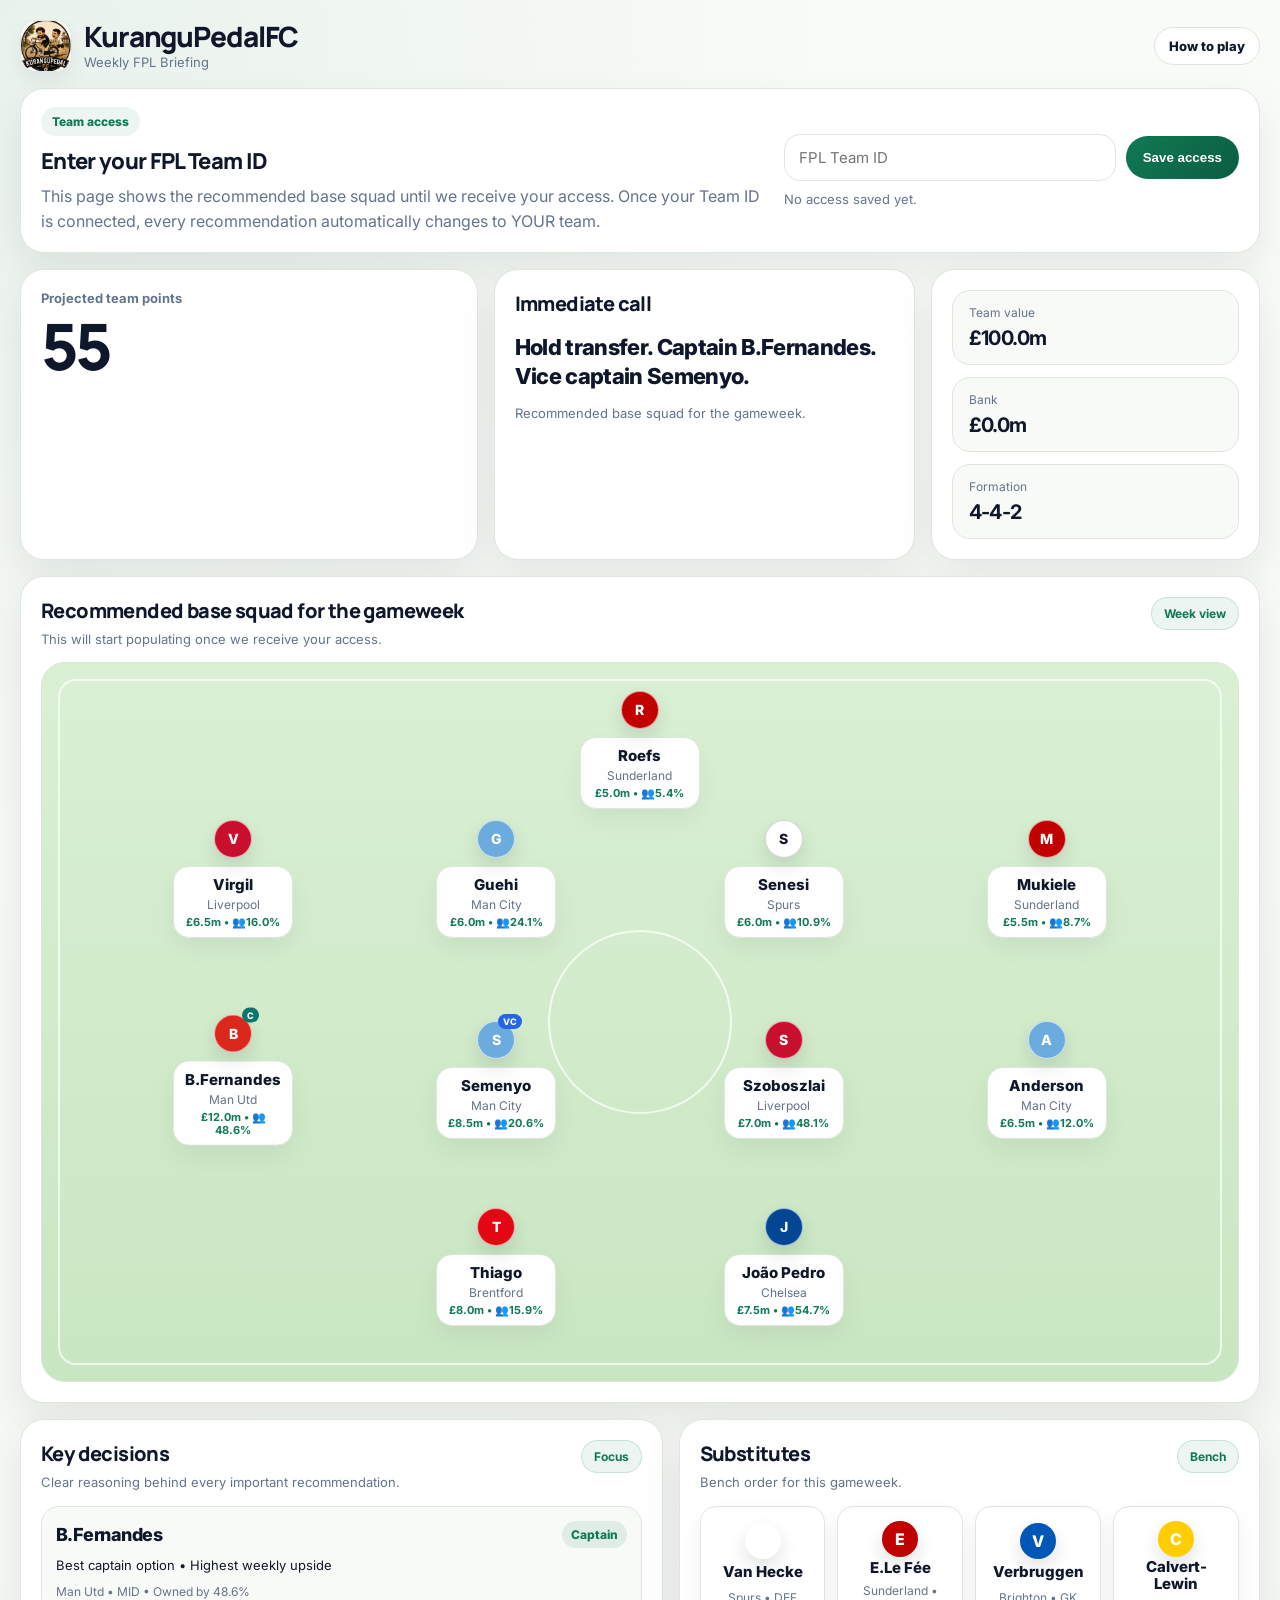
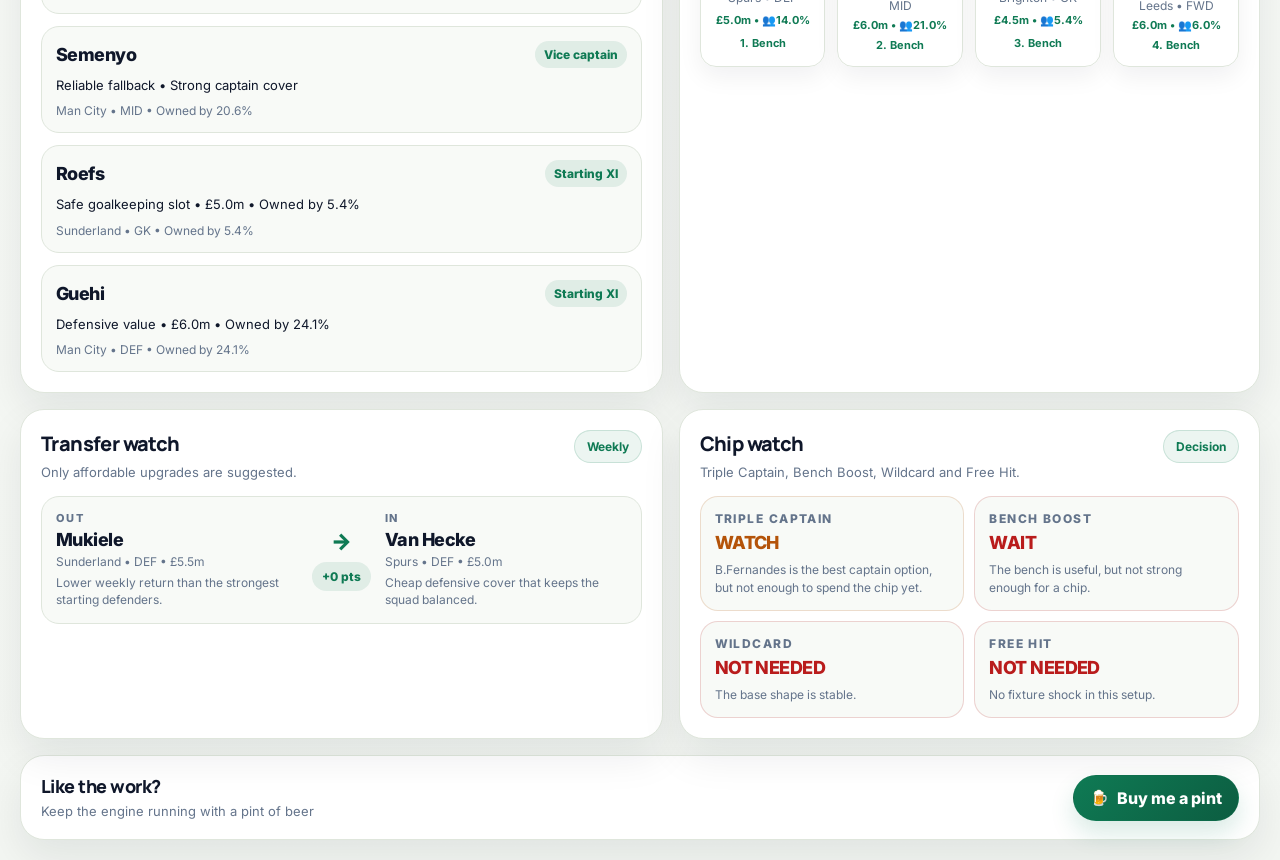
==== commit f2d12be1: "Update index.html" ====
--- a/docs/index.html
+++ b/docs/index.html
@@ -444,7 +444,7 @@
 
             <div class="footer-text">
 
-                Every pint helps keep KuranguPedalFC improving every gameweek.
+                Keep the engine running with a pint of beer
 
             </div>
 
@@ -455,7 +455,7 @@
             id="pintBtn"
             class="pint-btn"
             href="#"
-            aria-label="Buy me a pint">
+            aria-label="buy me a pint">
 
             <span class="beer-icon">
                 🍺
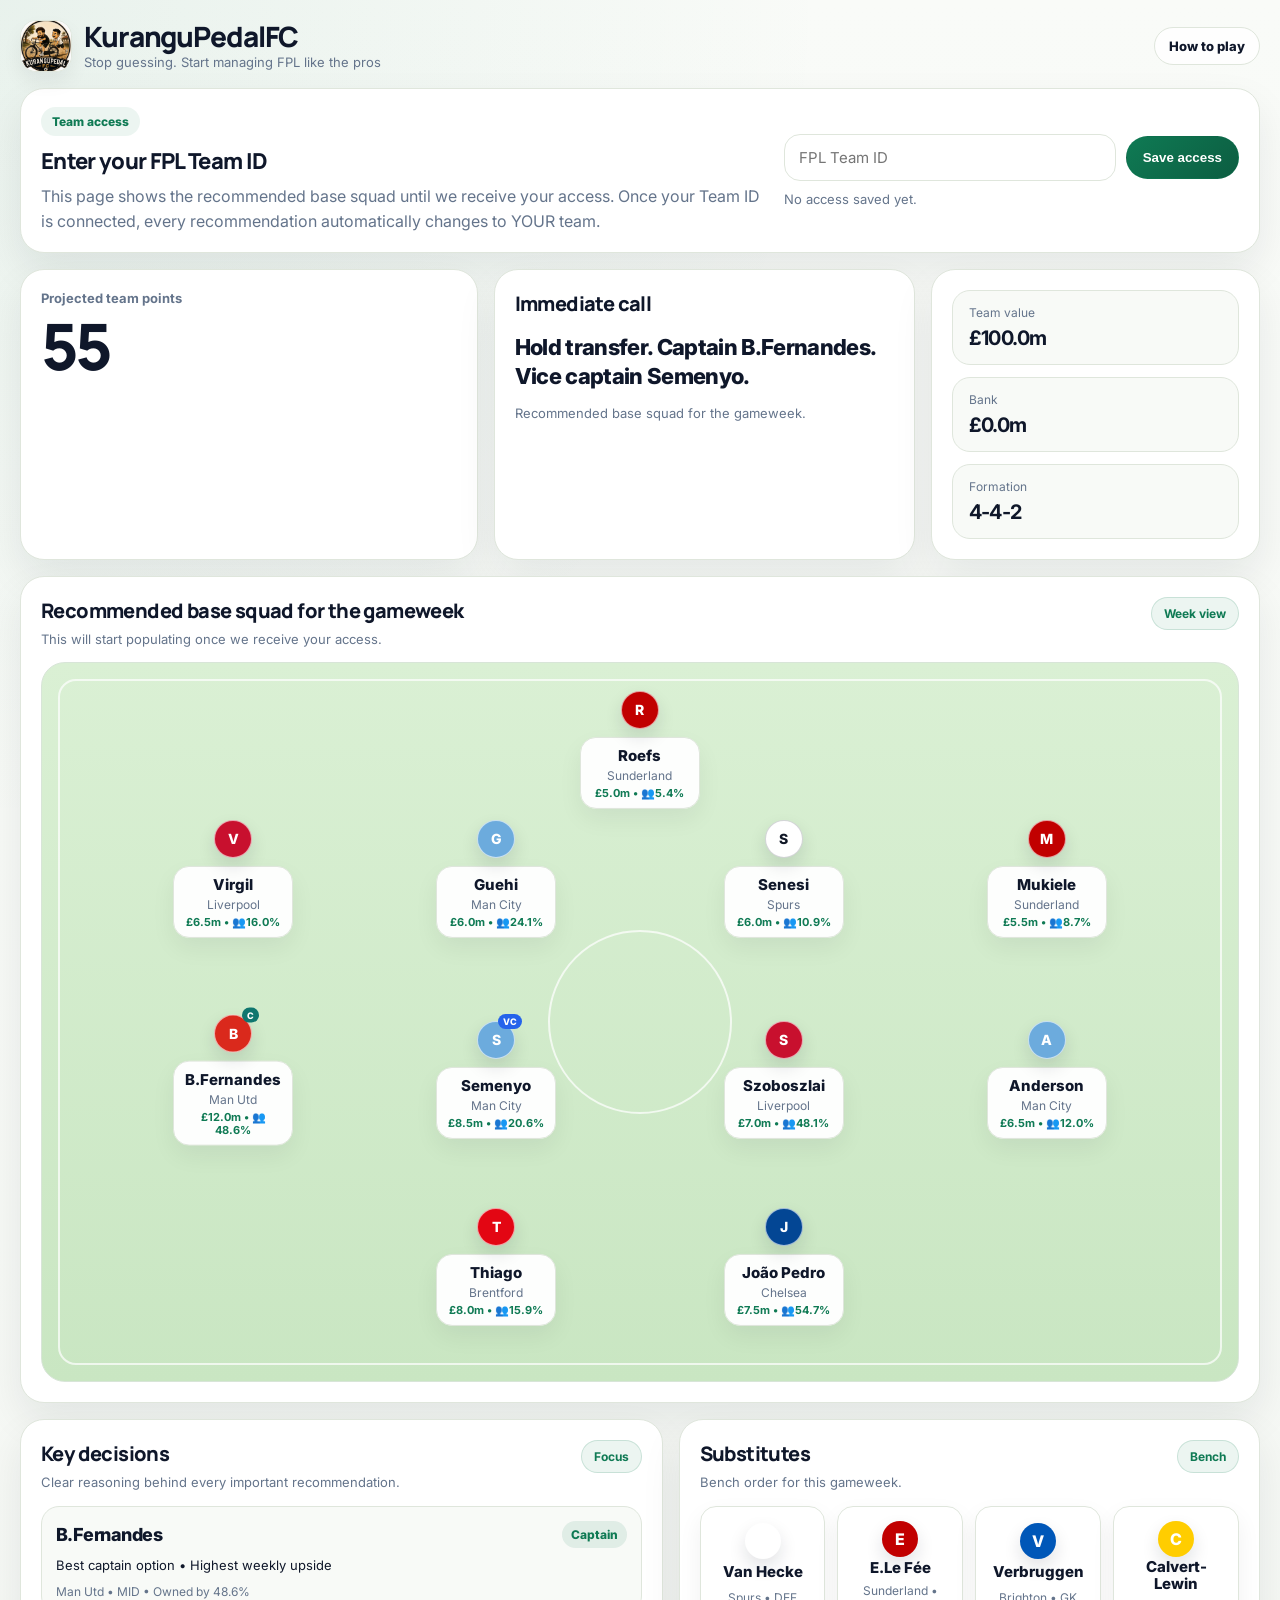
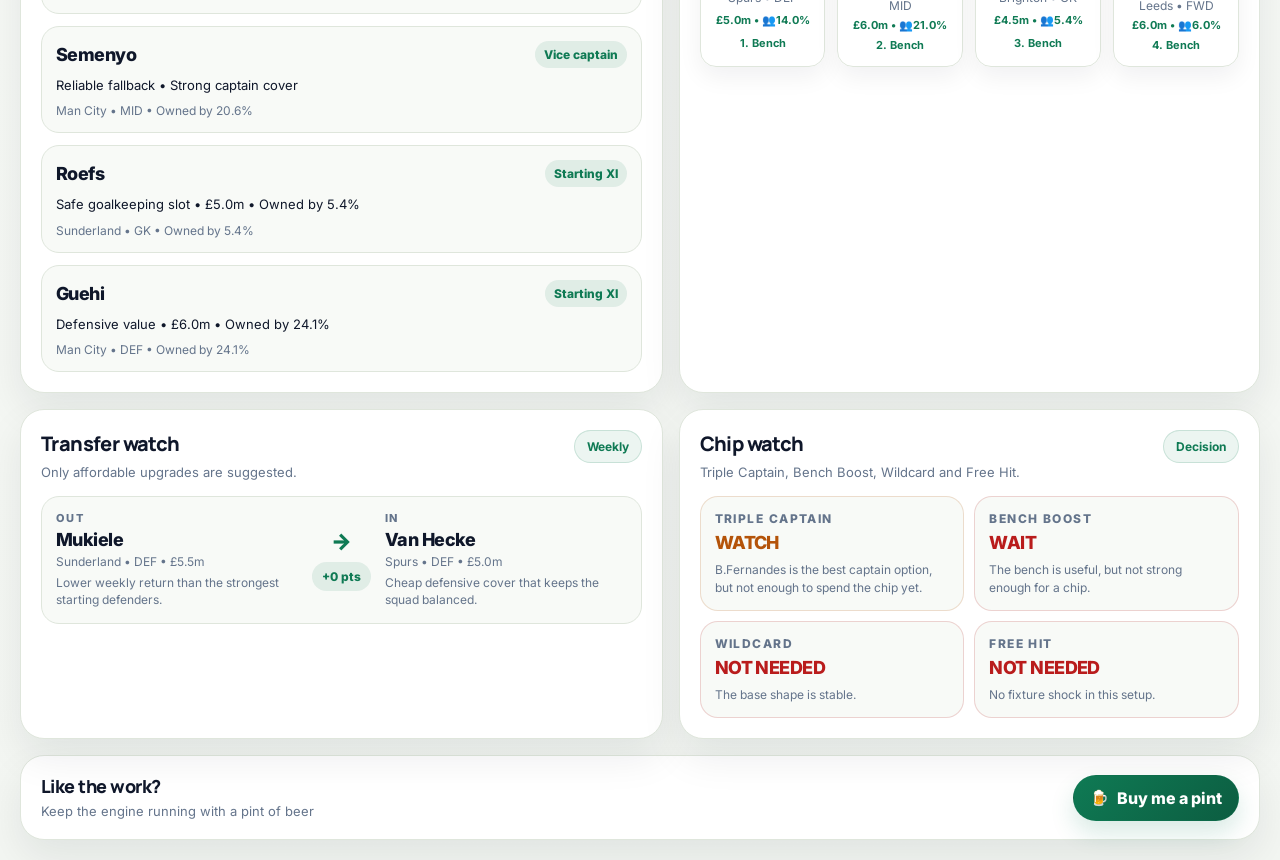
==== commit cea2f434: "Update brand subtitle for FPL management" ====
--- a/docs/index.html
+++ b/docs/index.html
@@ -39,7 +39,7 @@
                 </div>
 
                 <div class="brand-sub">
-                    Weekly FPL Briefing
+                    Stop guessing. Start managing FPL like the pros
                 </div>
 
             </div>
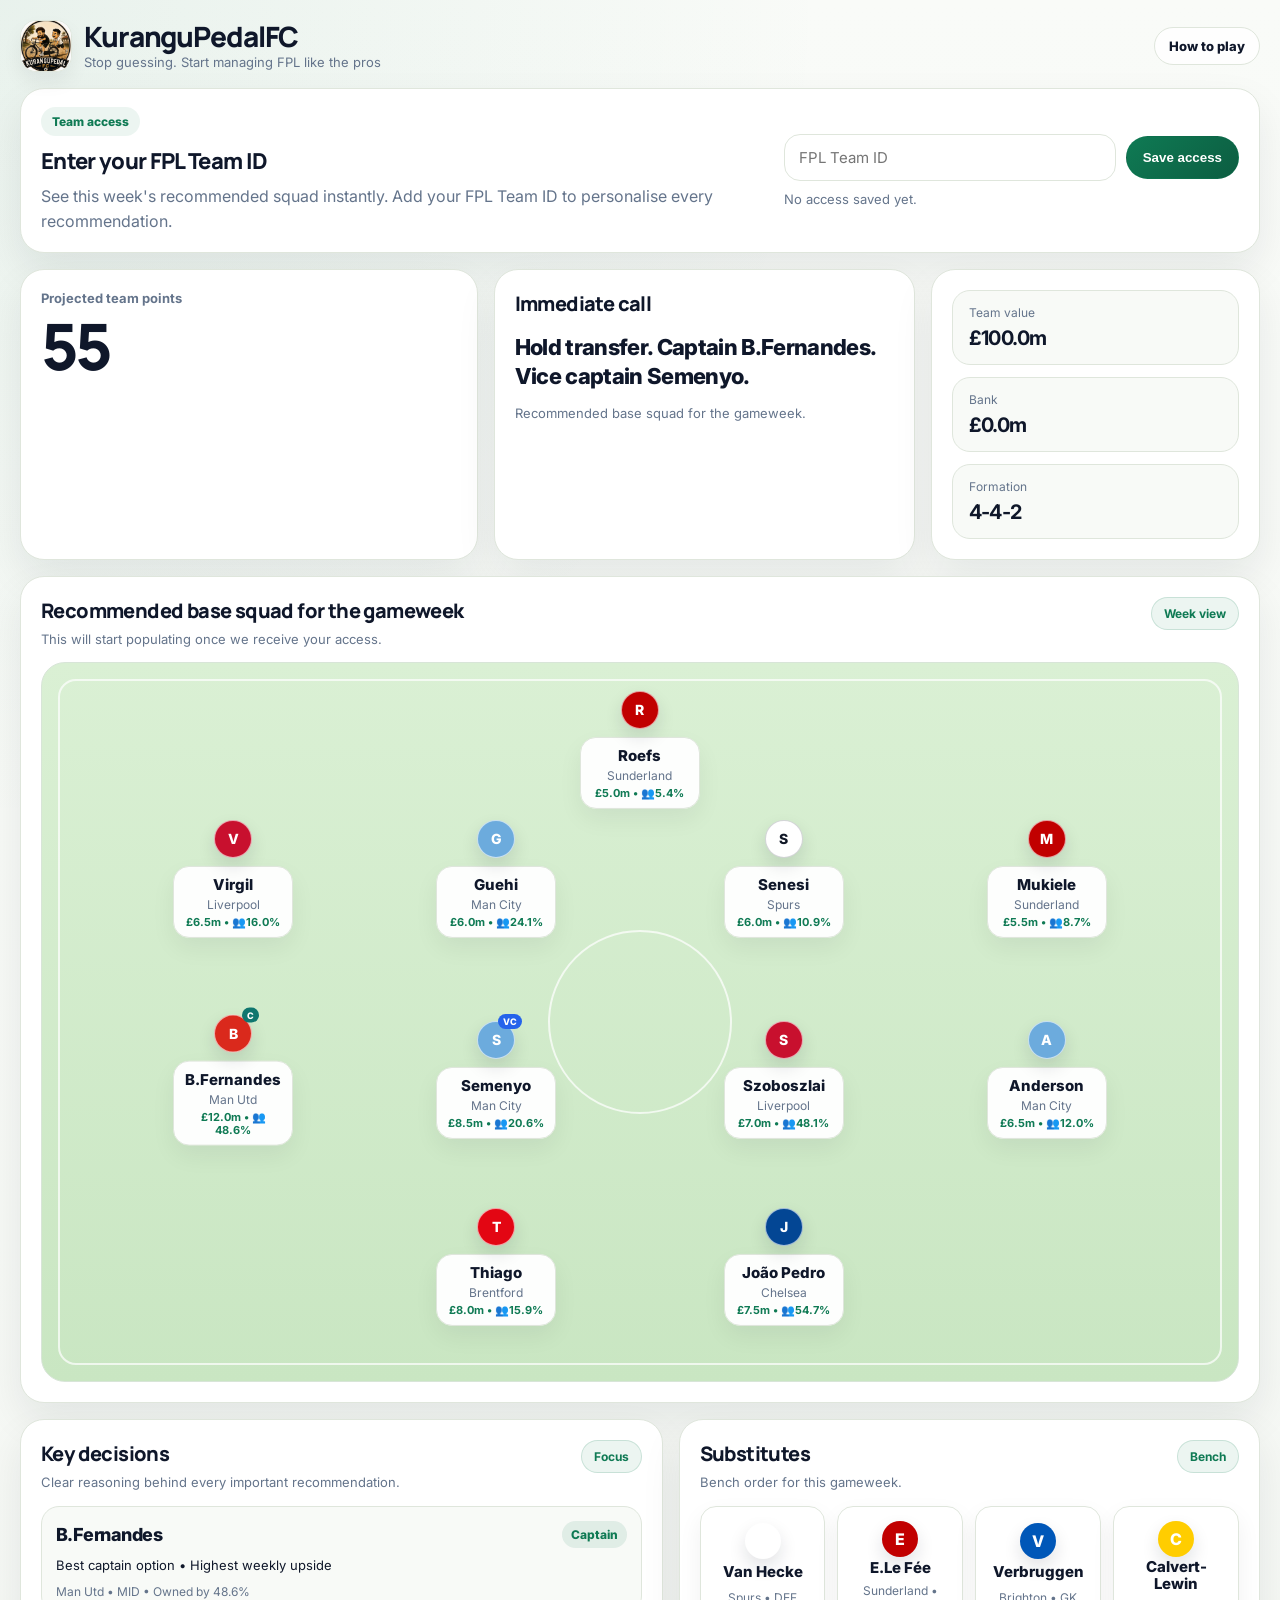
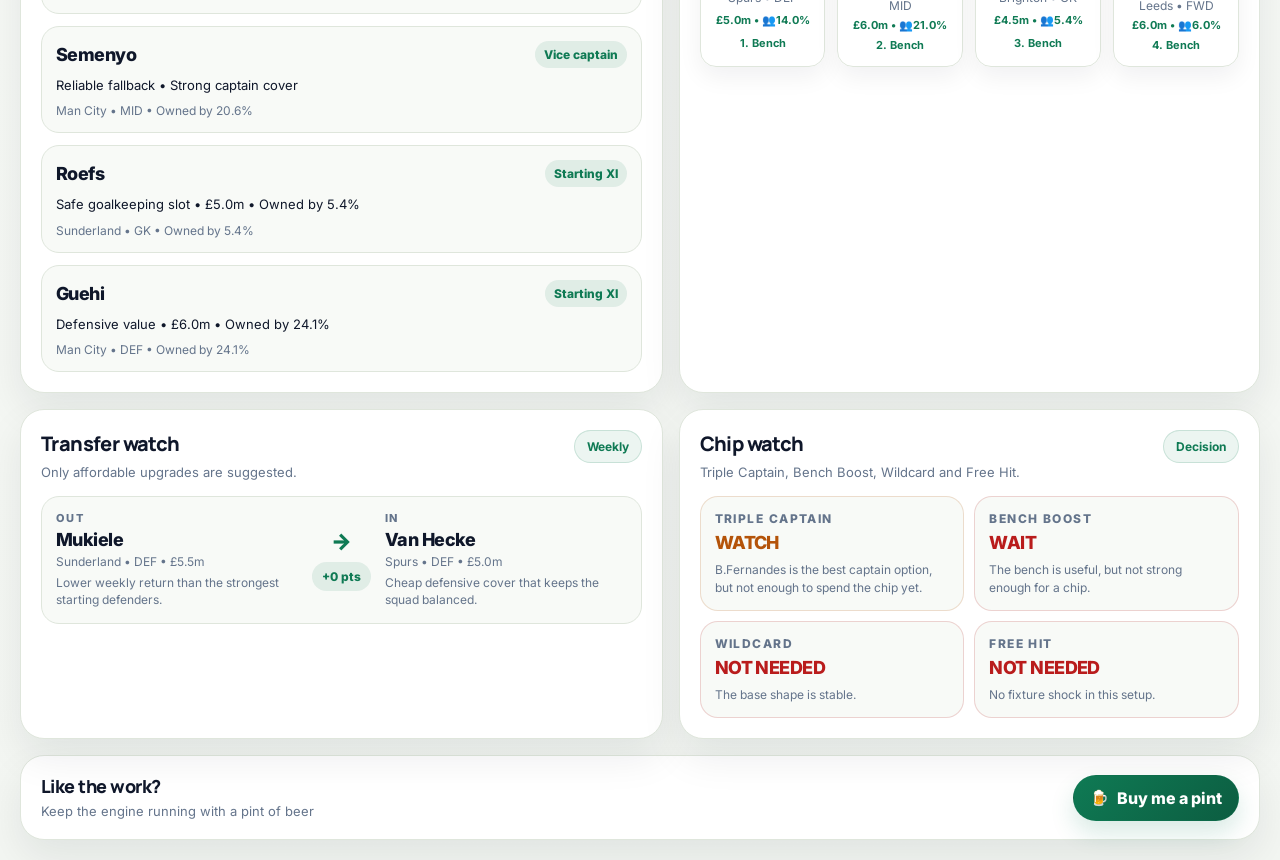
==== commit 9efe908b: "Revise squad recommendation message in index.html Updated text to clarify squad recommendation proce" ====
--- a/docs/index.html
+++ b/docs/index.html
@@ -75,12 +75,7 @@
 
             <p>
 
-                This page shows the recommended base squad until
-                we receive your access.
-
-                Once your Team ID is connected,
-                every recommendation automatically changes
-                to YOUR team.
+                See this week's recommended squad instantly. Add your FPL Team ID to personalise every recommendation.
 
             </p>
 
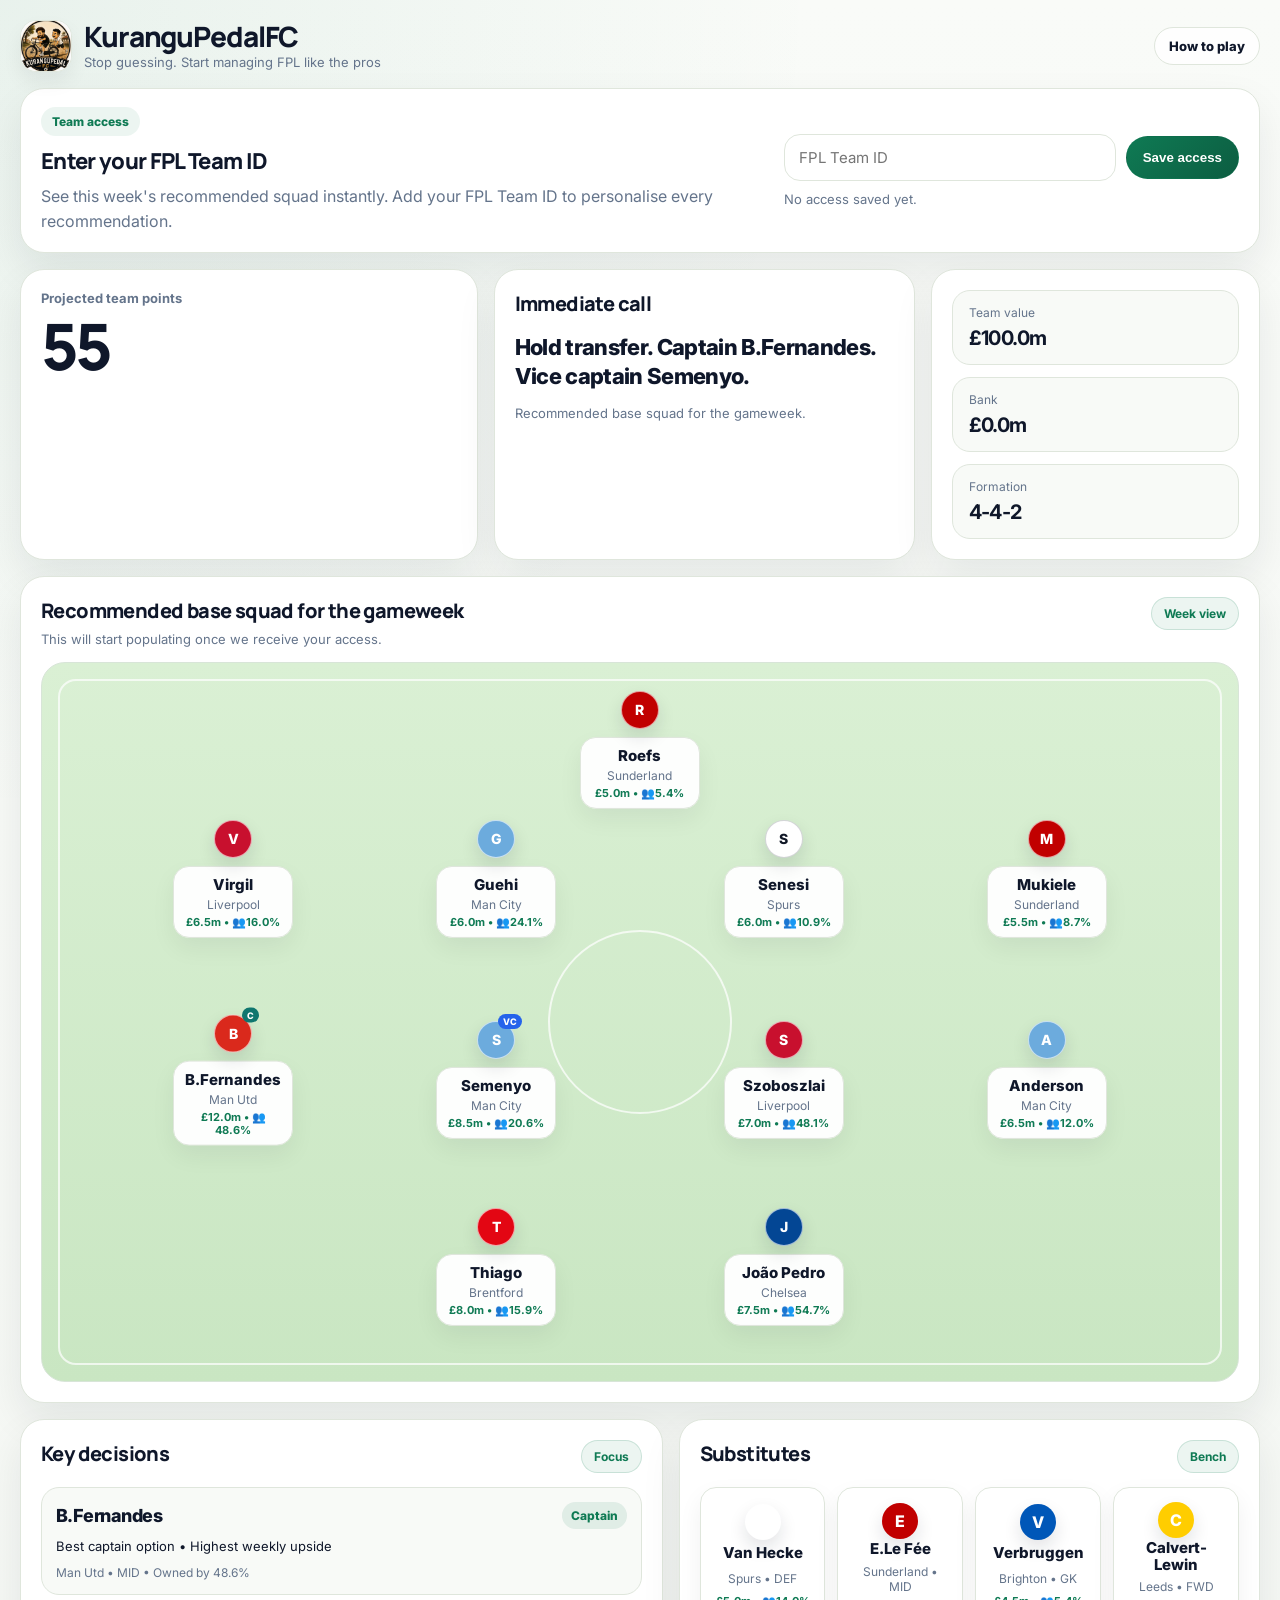
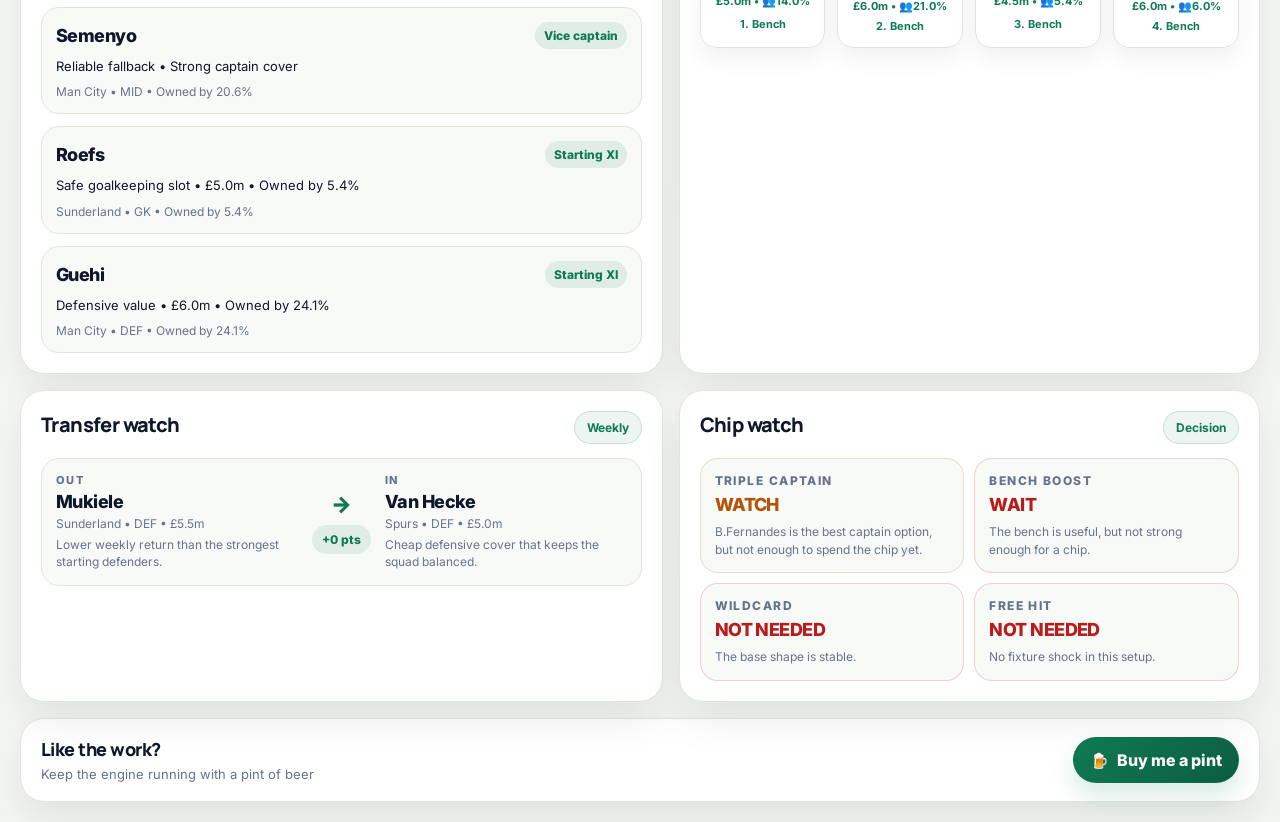
==== commit 4e9da0d6: "Update index.html" ====
--- a/docs/index.html
+++ b/docs/index.html
@@ -269,12 +269,7 @@
 
                     </h2>
 
-                    <p>
-
-                        Clear reasoning behind every important recommendation.
-
-                    </p>
-
+            
                 </div>
 
                 <div class="chip soft">
@@ -311,11 +306,7 @@
 
                     </h2>
 
-                    <p>
-
-                        Bench order for this gameweek.
-
-                    </p>
+                 
 
                 </div>
 
@@ -353,11 +344,7 @@
 
                     </h2>
 
-                    <p>
-
-                        Only affordable upgrades are suggested.
-
-                    </p>
+                   
 
                 </div>
 
@@ -395,11 +382,7 @@
 
                     </h2>
 
-                    <p>
-
-                        Triple Captain, Bench Boost, Wildcard and Free Hit.
-
-                    </p>
+    
 
                 </div>
 
